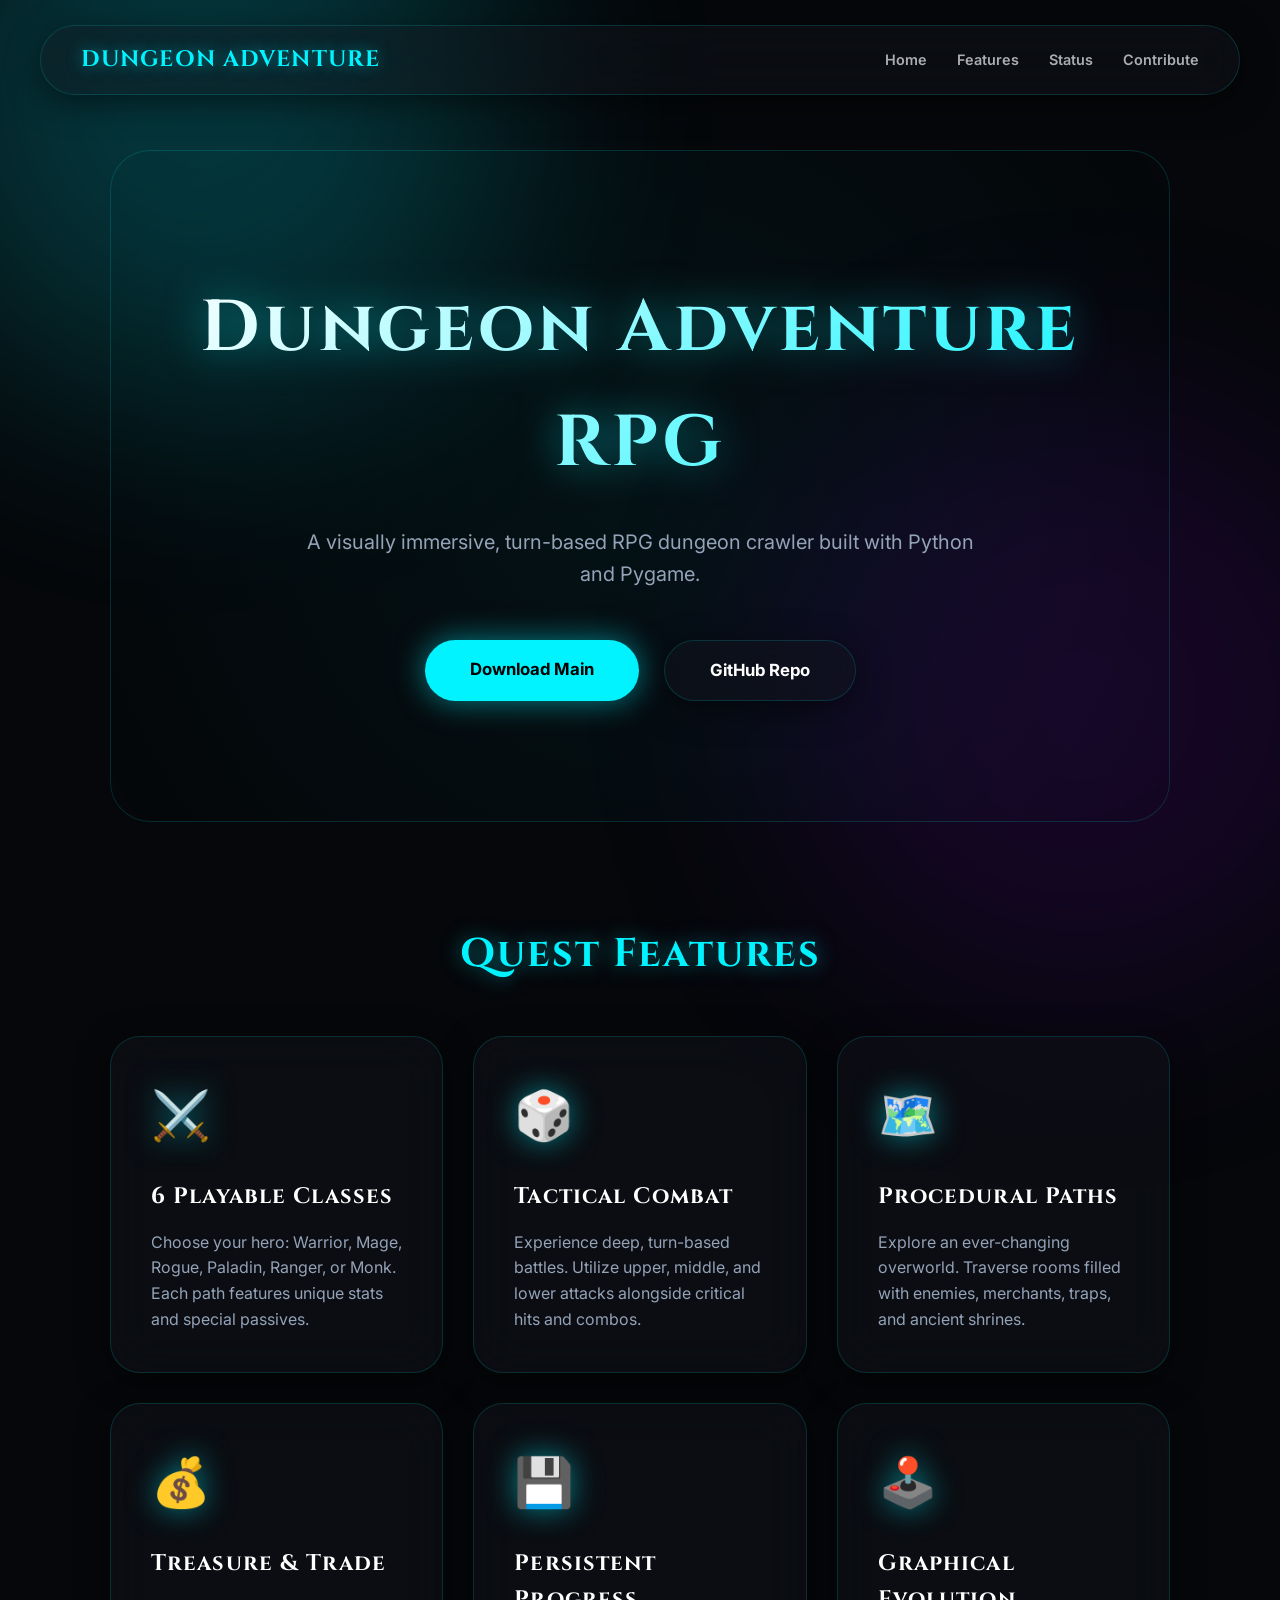
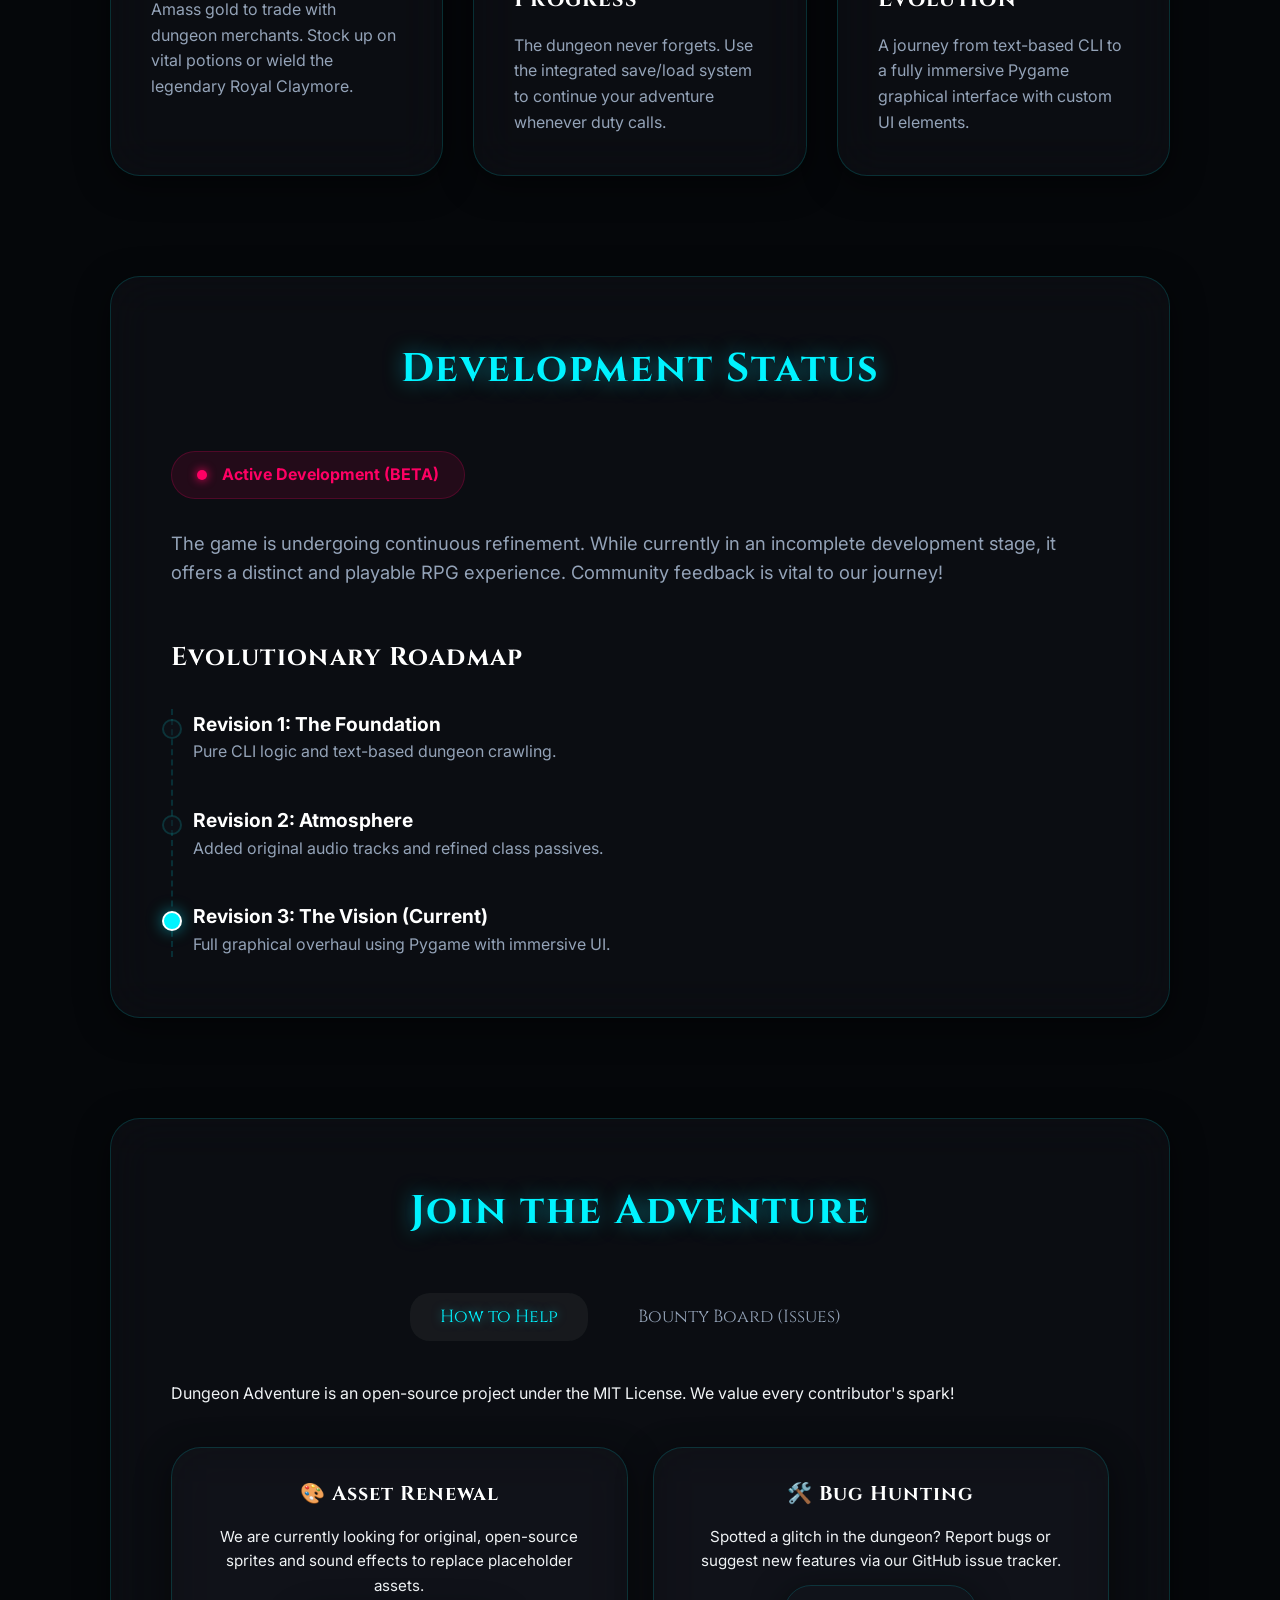
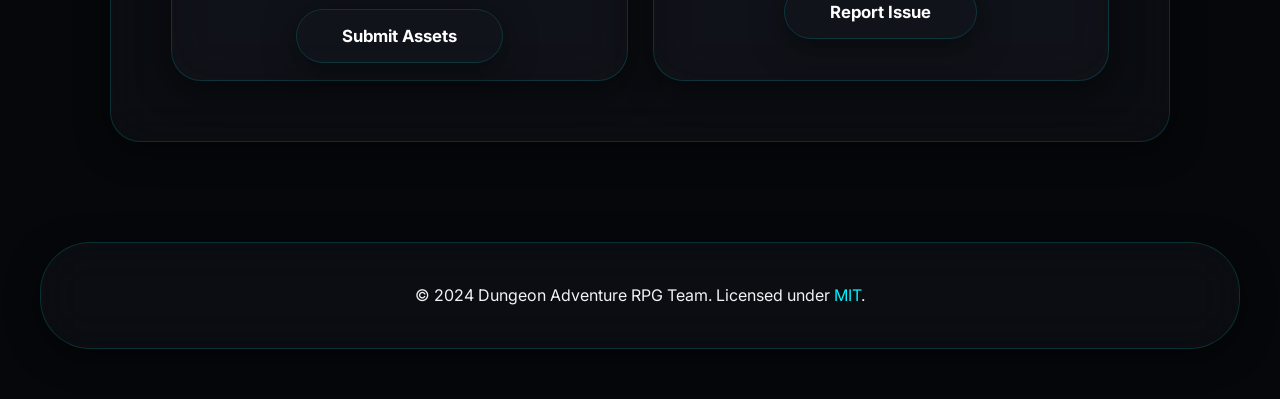
==== docs/index.html @ e17394f5 "Added site" ====
<!DOCTYPE html>
<html lang="en">
<head>
    <meta charset="UTF-8">
    <meta name="viewport" content="width=device-width, initial-scale=1.0">
    <title>Dungeon Adventure RPG</title>
    <link rel="stylesheet" href="css/styles.css">
    <link href="https://fonts.googleapis.com/css2?family=Cinzel:wght@400;700&family=Inter:wght@300;400;600&display=swap" rel="stylesheet">
</head>
<body>
    <!-- Ambient magical aura in the background -->
    <div class="ambient-glow cyan"></div>
    <div class="ambient-glow purple"></div>

    <nav class="glass-nav">
        <div class="logo">DUNGEON ADVENTURE</div>
        <ul class="nav-links">
            <li><a href="#hero">Home</a></li>
            <li><a href="#features">Features</a></li>
            <li><a href="#status">Status</a></li>
            <li><a href="#contribute">Contribute</a></li>
        </ul>
    </nav>

    <main>
        <section id="hero" class="glass-hero">
            <h1 class="glow-text">Dungeon Adventure RPG</h1>
            <p>A visually immersive, turn-based RPG dungeon crawler built with Python and Pygame.</p>
            <div class="hero-buttons">
                <a href="https://github.com/Funnykid7/dungeon-adventure-rpg/archive/refs/heads/main.zip" class="btn primary-btn glow-btn">Download Main</a>
                <a href="https://github.com/Funnykid7/dungeon-adventure-rpg" target="_blank" class="btn secondary-btn glass-btn">GitHub Repo</a>
            </div>
        </section>

        <section id="features">
            <h2 class="section-title">Quest Features</h2>
            <div class="feature-grid">
                <div class="feature-card glass-card">
                    <div class="icon">⚔️</div>
                    <h3>6 Playable Classes</h3>
                    <p>Choose your hero: Warrior, Mage, Rogue, Paladin, Ranger, or Monk. Each path features unique stats and special passives.</p>
                </div>
                <div class="feature-card glass-card">
                    <div class="icon">🎲</div>
                    <h3>Tactical Combat</h3>
                    <p>Experience deep, turn-based battles. Utilize upper, middle, and lower attacks alongside critical hits and combos.</p>
                </div>
                <div class="feature-card glass-card">
                    <div class="icon">🗺️</div>
                    <h3>Procedural Paths</h3>
                    <p>Explore an ever-changing overworld. Traverse rooms filled with enemies, merchants, traps, and ancient shrines.</p>
                </div>
                <div class="feature-card glass-card">
                    <div class="icon">💰</div>
                    <h3>Treasure & Trade</h3>
                    <p>Amass gold to trade with dungeon merchants. Stock up on vital potions or wield the legendary Royal Claymore.</p>
                </div>
                <div class="feature-card glass-card">
                    <div class="icon">💾</div>
                    <h3>Persistent Progress</h3>
                    <p>The dungeon never forgets. Use the integrated save/load system to continue your adventure whenever duty calls.</p>
                </div>
                <div class="feature-card glass-card">
                    <div class="icon">🕹️</div>
                    <h3>Graphical Evolution</h3>
                    <p>A journey from text-based CLI to a fully immersive Pygame graphical interface with custom UI elements.</p>
                </div>
            </div>
        </section>

        <section id="status" class="glass-panel">
            <h2 class="section-title">Development Status</h2>
            <div class="status-content">
                <div class="status-badge">
                    <div class="pulse-indicator"></div>
                    <span>Active Development (BETA)</span>
                </div>
                <p>The game is undergoing continuous refinement. While currently in an incomplete development stage, it offers a distinct and playable RPG experience. Community feedback is vital to our journey!</p>
                
                <h3 class="status-subtitle">Evolutionary Roadmap</h3>
                <div class="timeline">
                    <div class="timeline-item">
                        <div class="dot"></div>
                        <div class="info">
                            <strong>Revision 1: The Foundation</strong>
                            <span>Pure CLI logic and text-based dungeon crawling.</span>
                        </div>
                    </div>
                    <div class="timeline-item">
                        <div class="dot"></div>
                        <div class="info">
                            <strong>Revision 2: Atmosphere</strong>
                            <span>Added original audio tracks and refined class passives.</span>
                        </div>
                    </div>
                    <div class="timeline-item">
                        <div class="dot active"></div>
                        <div class="info">
                            <strong>Revision 3: The Vision (Current)</strong>
                            <span>Full graphical overhaul using Pygame with immersive UI.</span>
                        </div>
                    </div>
                </div>
            </div>
        </section>

        <section id="contribute" class="glass-panel">
            <h2 class="section-title">Join the Adventure</h2>
            <div class="tabs">
                <button class="tab-btn active" data-target="how-to">How to Help</button>
                <button class="tab-btn" data-target="issues-list">Bounty Board (Issues)</button>
            </div>
            
            <div class="tab-content active" id="how-to">
                <p>Dungeon Adventure is an open-source project under the MIT License. We value every contributor's spark!</p>
                <div class="contribution-cards">
                    <div class="contrib-card glass-card">
                        <h4>🎨 Asset Renewal</h4>
                        <p>We are currently looking for original, open-source sprites and sound effects to replace placeholder assets.</p>
                        <a href="https://github.com/Funnykid7/dungeon-adventure-rpg/pulls" target="_blank" class="btn glass-btn">Submit Assets</a>
                    </div>
                    <div class="contrib-card glass-card">
                        <h4>🛠️ Bug Hunting</h4>
                        <p>Spotted a glitch in the dungeon? Report bugs or suggest new features via our GitHub issue tracker.</p>
                        <a href="https://github.com/Funnykid7/dungeon-adventure-rpg/issues/new" target="_blank" class="btn glass-btn">Report Issue</a>
                    </div>
                </div>
            </div>

            <div class="tab-content" id="issues-list">
                <div id="github-issues-container" class="issues-scroll">
                    <div class="loader"></div>
                    <p>Consulting the GitHub scrolls...</p>
                </div>
            </div>
        </section>
    </main>

    <footer class="glass-footer">
        <p>&copy; 2024 Dungeon Adventure RPG Team. Licensed under <a href="https://github.com/Funnykid7/dungeon-adventure-rpg/blob/main/LICENSE" target="_blank">MIT</a>.</p>
    </footer>

    <script src="js/app.js"></script>
</body>
</html>
---- docs/css/styles.css ----
:root {
    --bg-color: #05070a;
    --glass-bg: rgba(20, 24, 32, 0.4);
    --glass-border: rgba(0, 243, 255, 0.15);
    --glass-highlight: rgba(255, 255, 255, 0.05);
    --text-primary: #f0f3f5;
    --text-secondary: #94a3b8;
    --accent-cyan: #00f3ff;
    --accent-purple: #9d00ff;
    --glow-cyan: rgba(0, 243, 255, 0.5);
    --glow-purple: rgba(157, 0, 255, 0.3);
}

* {
    margin: 0;
    padding: 0;
    box-sizing: border-box;
}

html {
    scroll-behavior: smooth;
}

body {
    background-color: var(--bg-color);
    color: var(--text-primary);
    font-family: 'Inter', sans-serif;
    line-height: 1.6;
    overflow-x: hidden;
}

h1, h2, h3, h4, .logo {
    font-family: 'Cinzel', serif;
    letter-spacing: 0.05em;
}

/* Background Animations */
.ambient-glow {
    position: fixed;
    width: 600px;
    height: 600px;
    border-radius: 50%;
    filter: blur(120px);
    z-index: -1;
    pointer-events: none;
    opacity: 0.4;
    animation: moveGlow 20s infinite alternate cubic-bezier(0.4, 0, 0.2, 1);
}

.ambient-glow.cyan {
    background: var(--glow-cyan);
    top: -200px;
    left: -100px;
}

.ambient-glow.purple {
    background: var(--glow-purple);
    bottom: -100px;
    right: -100px;
    animation-delay: -5s;
}

@keyframes moveGlow {
    0% { transform: translate(0, 0) scale(1); }
    100% { transform: translate(100px, 50px) scale(1.1); }
}

/* Glassmorphism Classes */
.glass-nav, .glass-panel, .glass-card, .glass-btn, .glass-footer {
    background: var(--glass-bg);
    backdrop-filter: blur(24px);
    -webkit-backdrop-filter: blur(24px);
    border: 1px solid var(--glass-border);
    border-radius: 30px;
    box-shadow: 0 8px 32px rgba(0, 0, 0, 0.5);
    transition: all 0.5s cubic-bezier(0.16, 1, 0.3, 1);
}

/* Navigation */
.glass-nav {
    position: fixed;
    top: 25px;
    left: 50%;
    transform: translateX(-50%);
    width: 95%;
    max-width: 1200px;
    display: flex;
    justify-content: space-between;
    align-items: center;
    padding: 16px 40px;
    z-index: 1000;
    border-radius: 50px;
}

.logo {
    font-size: 1.4rem;
    font-weight: 700;
    color: var(--accent-cyan);
    text-shadow: 0 0 15px var(--glow-cyan);
}

.nav-links {
    list-style: none;
    display: flex;
    gap: 30px;
}

.nav-links a {
    color: var(--text-primary);
    text-decoration: none;
    font-size: 0.9rem;
    font-weight: 600;
    transition: 0.3s;
    opacity: 0.7;
}

.nav-links a:hover {
    opacity: 1;
    color: var(--accent-cyan);
    text-shadow: 0 0 10px var(--glow-cyan);
}

/* Main Layout */
main {
    max-width: 1100px;
    margin: 150px auto 100px;
    padding: 0 20px;
}

.section-title {
    font-size: 2.5rem;
    margin-bottom: 50px;
    text-align: center;
    color: var(--accent-cyan);
    text-shadow: 0 0 20px var(--glow-cyan);
}

/* Hero Section */
.glass-hero {
    text-align: center;
    padding: 120px 40px;
    background: radial-gradient(circle at center, rgba(0, 243, 255, 0.05), transparent);
    margin-bottom: 100px;
    border: 1px solid var(--glass-border);
    border-radius: 40px;
}

.glow-text {
    font-size: 4.5rem;
    margin-bottom: 25px;
    background: linear-gradient(135deg, #fff 0%, var(--accent-cyan) 100%);
    -webkit-background-clip: text;
    -webkit-text-fill-color: transparent;
    filter: drop-shadow(0 0 20px var(--glow-cyan));
}

.glass-hero p {
    font-size: 1.25rem;
    color: var(--text-secondary);
    max-width: 700px;
    margin: 0 auto 50px;
}

.hero-buttons {
    display: flex;
    gap: 25px;
    justify-content: center;
}

/* Buttons */
.btn {
    padding: 16px 45px;
    border-radius: 35px;
    text-decoration: none;
    font-weight: 700;
    font-size: 1.05rem;
    cursor: pointer;
    transition: all 0.4s cubic-bezier(0.16, 1, 0.3, 1);
    border: none;
}

.primary-btn {
    background: var(--accent-cyan);
    color: #000;
    box-shadow: 0 0 30px var(--glow-cyan);
}

.primary-btn:hover {
    transform: translateY(-5px) scale(1.02);
    box-shadow: 0 0 45px var(--glow-cyan);
}

.glass-btn {
    color: #fff;
    border: 1px solid var(--glass-border);
}

.glass-btn:hover {
    background: var(--glass-highlight);
    border-color: var(--accent-cyan);
    box-shadow: 0 0 20px rgba(0, 243, 255, 0.2);
    transform: translateY(-5px);
}

/* Feature Grid */
.feature-grid {
    display: grid;
    grid-template-columns: repeat(auto-fit, minmax(320px, 1fr));
    gap: 30px;
    margin-bottom: 100px;
}

.feature-card {
    padding: 40px;
    position: relative;
    overflow: hidden;
}

.feature-card::after {
    content: '';
    position: absolute;
    top: 0; left: 0; right: 0; bottom: 0;
    background: radial-gradient(circle at top left, rgba(0, 243, 255, 0.1), transparent);
    opacity: 0;
    transition: 0.5s;
}

.feature-card:hover {
    transform: translateY(-12px);
    border-color: var(--accent-cyan);
}

.feature-card:hover::after {
    opacity: 1;
}

.feature-card .icon {
    font-size: 3rem;
    margin-bottom: 25px;
    filter: drop-shadow(0 0 15px var(--glow-cyan));
}

.feature-card h3 {
    font-size: 1.4rem;
    margin-bottom: 15px;
    color: #fff;
}

.feature-card p {
    color: var(--text-secondary);
    font-size: 1rem;
}

/* Status Section */
.glass-panel {
    padding: 60px;
    margin-bottom: 100px;
}

.status-badge {
    display: inline-flex;
    align-items: center;
    gap: 15px;
    padding: 10px 25px;
    background: rgba(255, 0, 100, 0.1);
    border: 1px solid rgba(255, 0, 100, 0.2);
    border-radius: 40px;
    color: #ff0064;
    font-weight: 700;
    margin-bottom: 30px;
}

.pulse-indicator {
    width: 10px;
    height: 10px;
    background: #ff0064;
    border-radius: 50%;
    box-shadow: 0 0 10px #ff0064;
    animation: badgePulse 2s infinite;
}

@keyframes badgePulse {
    0% { transform: scale(0.9); opacity: 1; }
    50% { transform: scale(1.2); opacity: 0.5; }
    100% { transform: scale(0.9); opacity: 1; }
}

.status-content p {
    font-size: 1.15rem;
    color: var(--text-secondary);
    margin-bottom: 50px;
}

.status-subtitle {
    font-size: 1.6rem;
    margin-bottom: 30px;
    color: #fff;
}

.timeline {
    display: flex;
    flex-direction: column;
    gap: 40px;
    padding-left: 20px;
    border-left: 2px dashed var(--glass-border);
}

.timeline-item {
    display: flex;
    gap: 30px;
    position: relative;
}

.timeline-item .dot {
    position: absolute;
    left: -31px;
    top: 10px;
    width: 20px;
    height: 20px;
    background: var(--glass-bg);
    border: 2px solid var(--glass-border);
    border-radius: 50%;
}

.timeline-item .dot.active {
    background: var(--accent-cyan);
    border-color: #fff;
    box-shadow: 0 0 15px var(--glow-cyan);
}

.timeline-item .info strong {
    display: block;
    font-size: 1.2rem;
    color: #fff;
}

.timeline-item .info span {
    color: var(--text-secondary);
}

/* Contribute Section */
.tabs {
    display: flex;
    justify-content: center;
    gap: 20px;
    margin-bottom: 40px;
}

.tab-btn {
    background: transparent;
    border: none;
    padding: 12px 30px;
    color: var(--text-secondary);
    font-family: 'Cinzel', serif;
    font-size: 1.1rem;
    cursor: pointer;
    border-radius: 20px;
    transition: 0.3s;
}

.tab-btn.active, .tab-btn:hover {
    color: var(--accent-cyan);
    background: var(--glass-highlight);
    text-shadow: 0 0 10px var(--glow-cyan);
}

.tab-content {
    display: none;
    animation: contentFade 0.6s ease;
}

.tab-content.active {
    display: block;
}

@keyframes contentFade {
    from { opacity: 0; transform: translateY(15px); }
    to { opacity: 1; transform: translateY(0); }
}

.contribution-cards {
    display: grid;
    grid-template-columns: repeat(auto-fit, minmax(280px, 1fr));
    gap: 25px;
    margin-top: 40px;
}

.contrib-card {
    padding: 30px;
    text-align: center;
}

.contrib-card h4 {
    margin-bottom: 15px;
    color: #fff;
    font-size: 1.25rem;
}

.contrib-card p {
    margin-bottom: 25px;
    font-size: 0.95rem;
}

/* Issues List */
.issues-scroll {
    background: rgba(0,0,0,0.3);
    border-radius: 20px;
    padding: 30px;
    max-height: 500px;
    overflow-y: auto;
}

.issue-entry {
    background: var(--glass-bg);
    border: 1px solid var(--glass-border);
    padding: 20px;
    border-radius: 20px;
    margin-bottom: 15px;
    transition: 0.3s;
}

.issue-entry:hover {
    border-color: var(--accent-cyan);
    background: var(--glass-highlight);
}

.issue-link {
    color: #fff;
    text-decoration: none;
    font-weight: 600;
    font-size: 1.1rem;
}

.issue-link:hover {
    color: var(--accent-cyan);
}

.issue-meta {
    font-size: 0.85rem;
    color: var(--text-secondary);
    margin-top: 8px;
}

/* Footer */
.glass-footer {
    text-align: center;
    padding: 40px;
    width: 95%;
    max-width: 1200px;
    margin: 0 auto 50px;
    border-radius: 50px;
}

.glass-footer a {
    color: var(--accent-cyan);
    text-decoration: none;
}

/* Loader */
.loader {
    width: 40px;
    height: 40px;
    border: 3px solid var(--glass-border);
    border-top-color: var(--accent-cyan);
    border-radius: 50%;
    margin: 20px auto;
    animation: spin 1s infinite linear;
}

@keyframes spin {
    to { transform: rotate(360deg); }
}

@media (max-width: 768px) {
    .glow-text { font-size: 2.8rem; }
    .nav-links { display: none; }
    .glass-panel { padding: 40px 20px; }
    .hero-buttons { flex-direction: column; }
    .btn { width: 100%; text-align: center; }
}
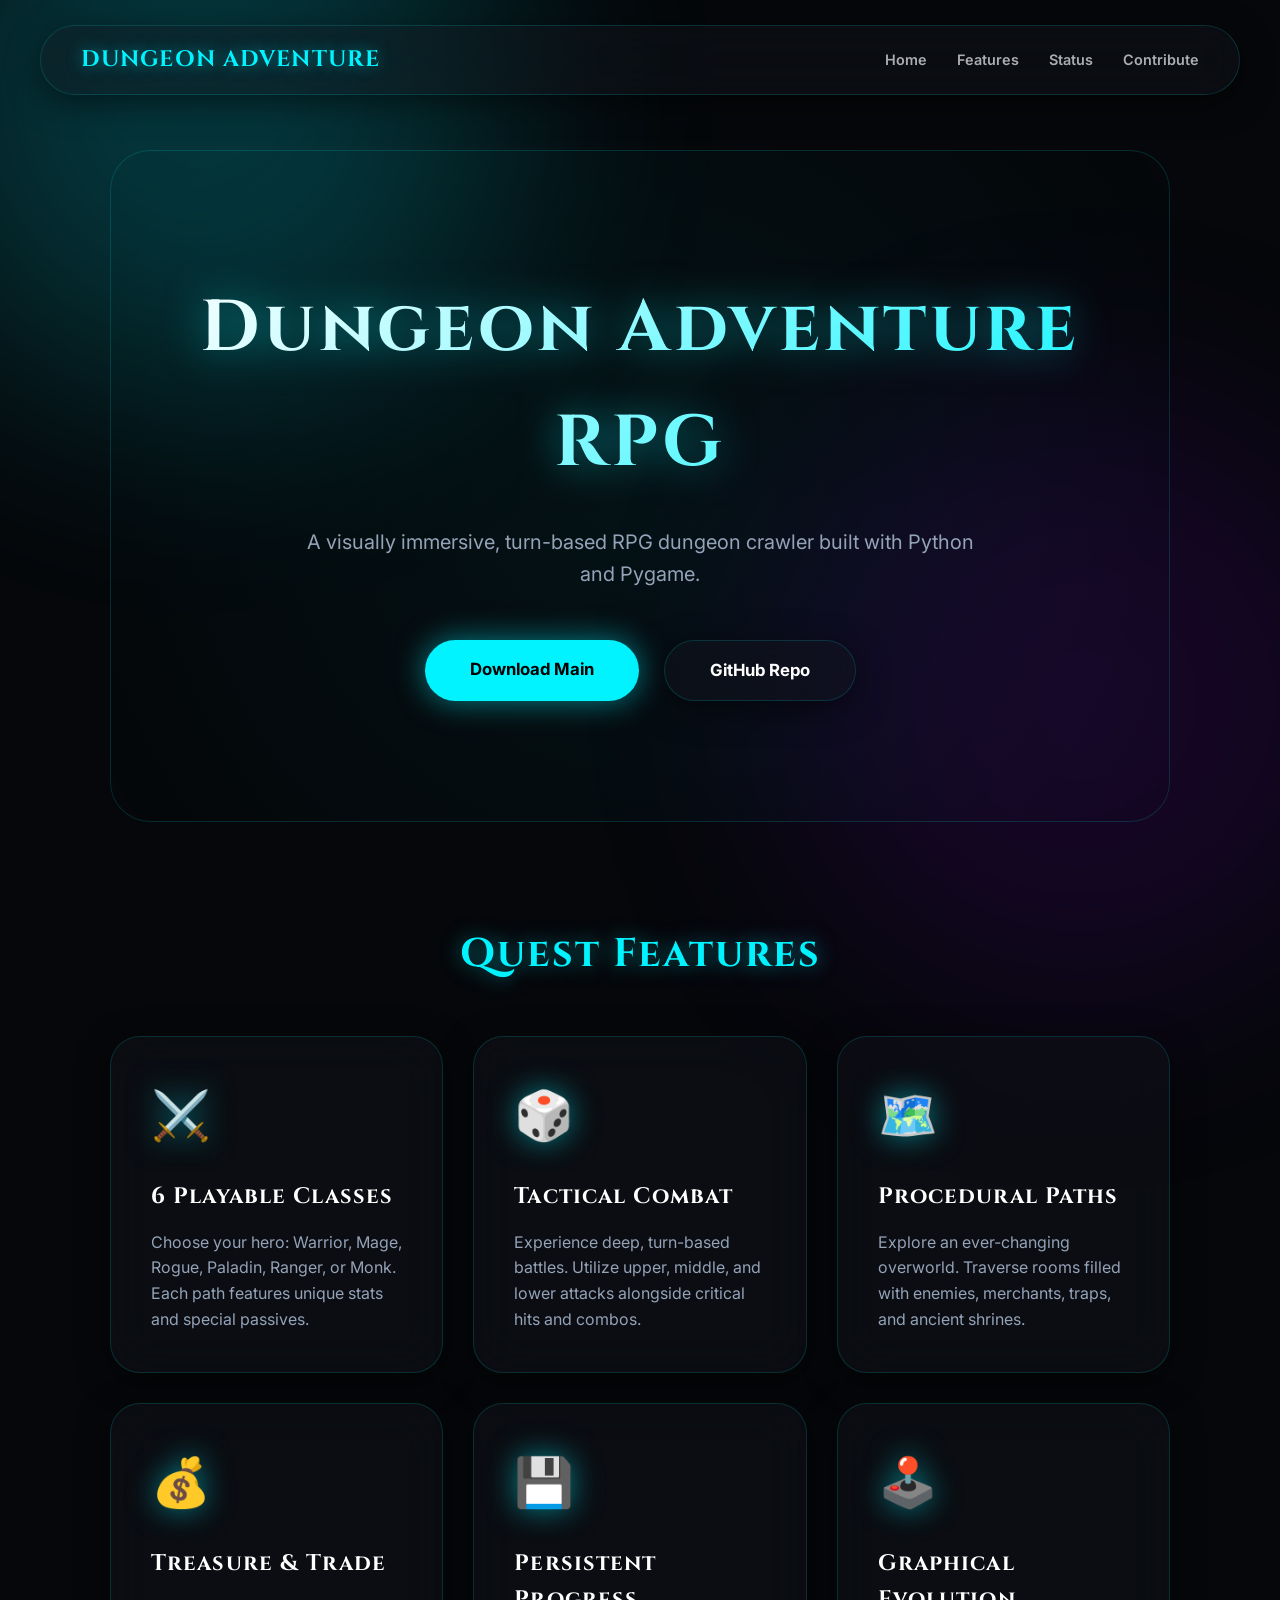
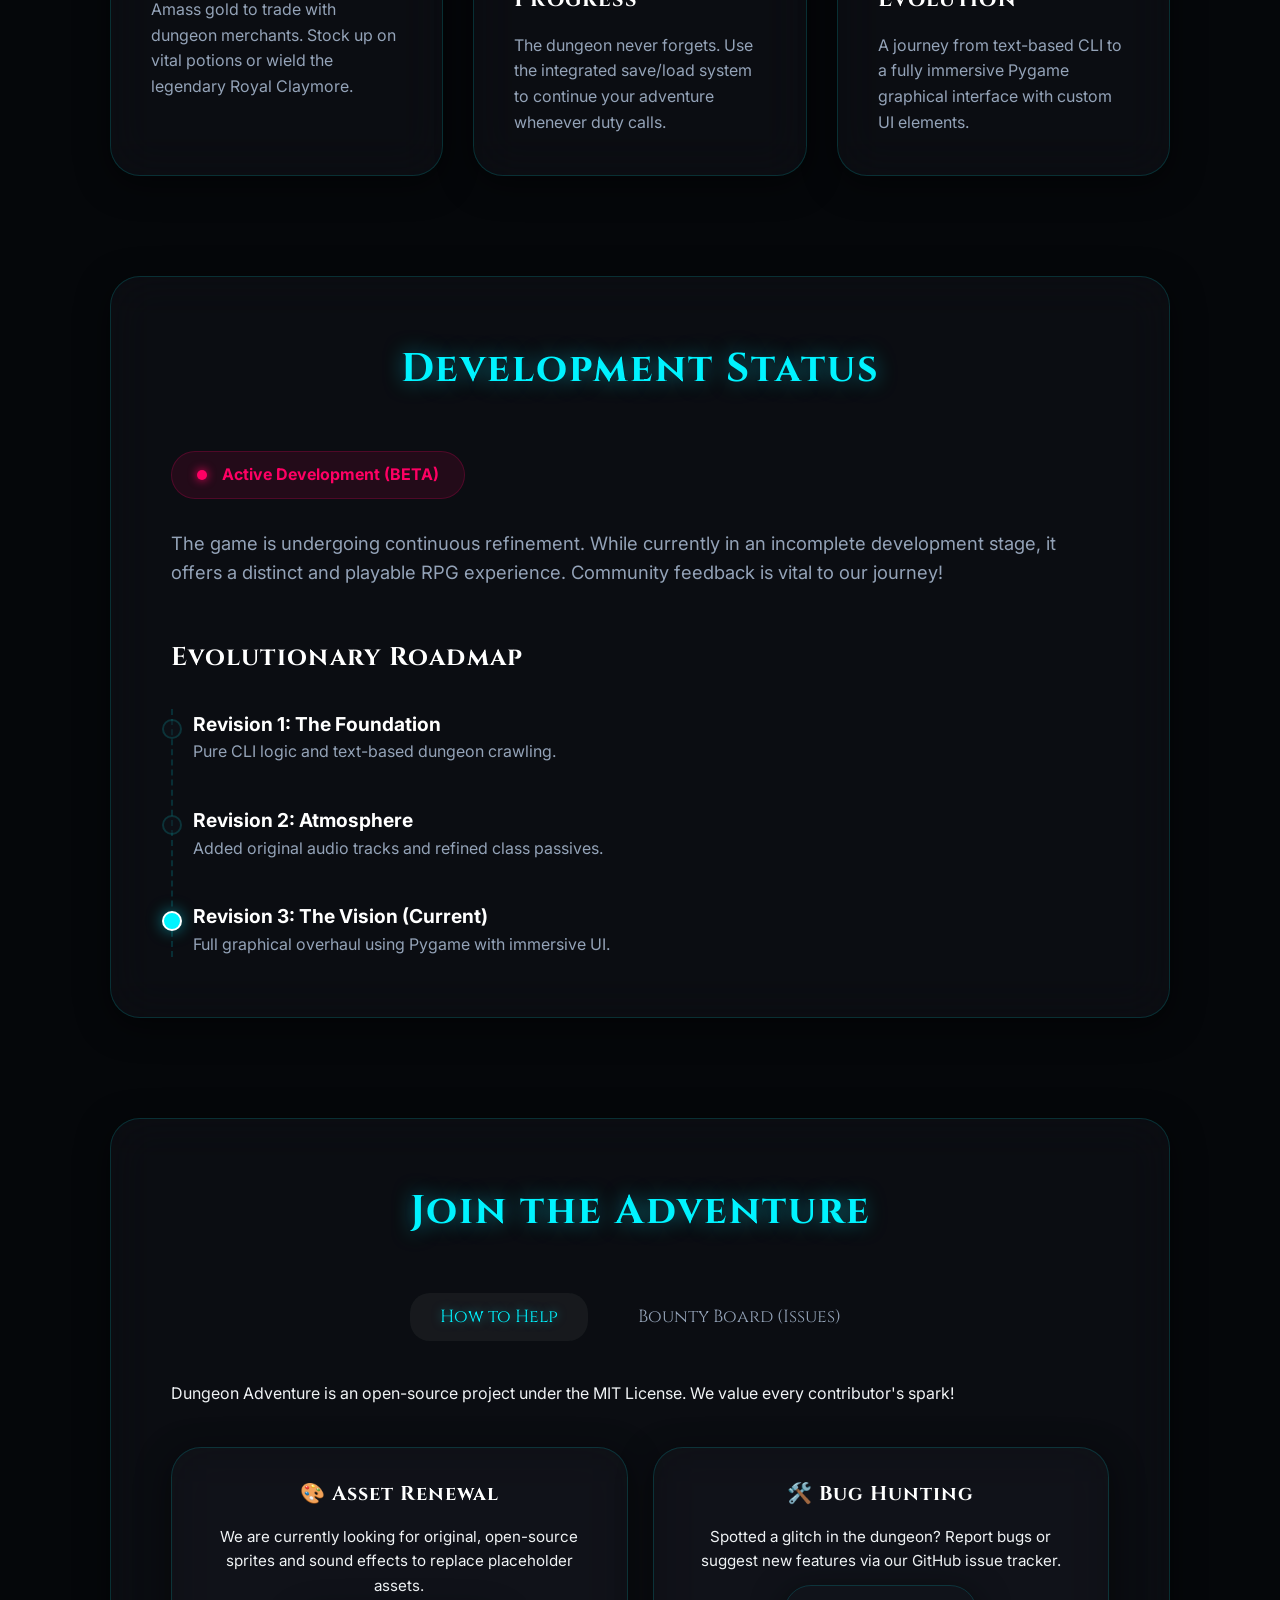
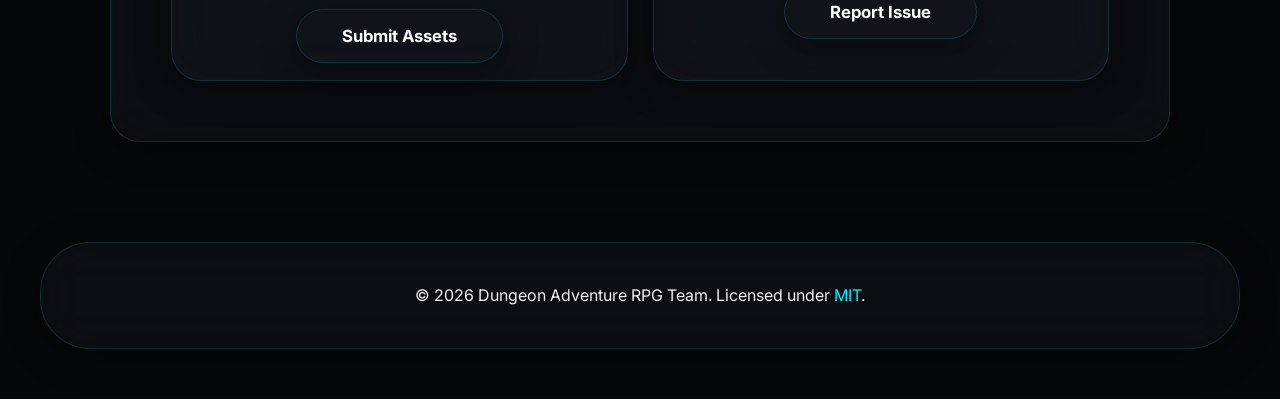
==== commit 5ad565df: "Update index.html" ====
--- a/docs/index.html
+++ b/docs/index.html
@@ -137,7 +137,7 @@
     </main>
 
     <footer class="glass-footer">
-        <p>&copy; 2024 Dungeon Adventure RPG Team. Licensed under <a href="https://github.com/Funnykid7/dungeon-adventure-rpg/blob/main/LICENSE" target="_blank">MIT</a>.</p>
+        <p>&copy; 2026 Dungeon Adventure RPG Team. Licensed under <a href="https://github.com/Funnykid7/dungeon-adventure-rpg/blob/main/LICENSE" target="_blank">MIT</a>.</p>
     </footer>
 
     <script src="js/app.js"></script>
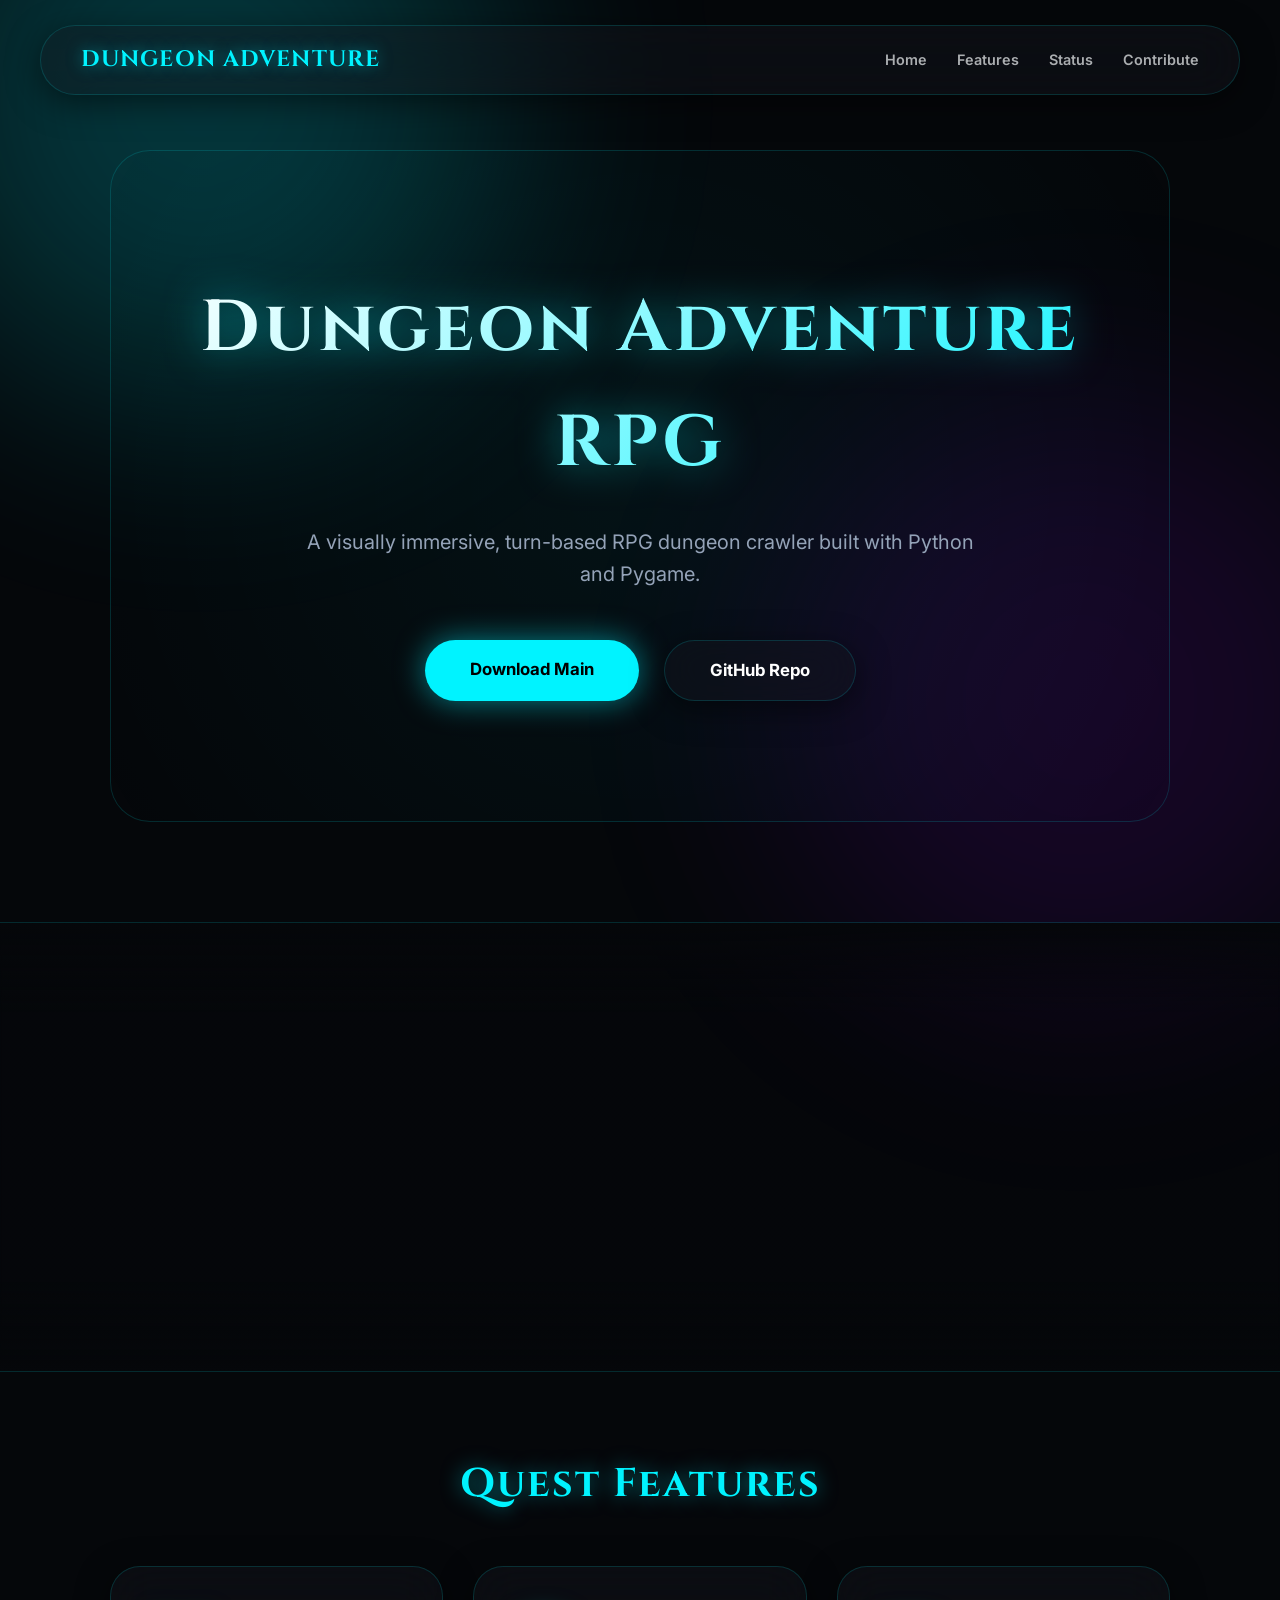
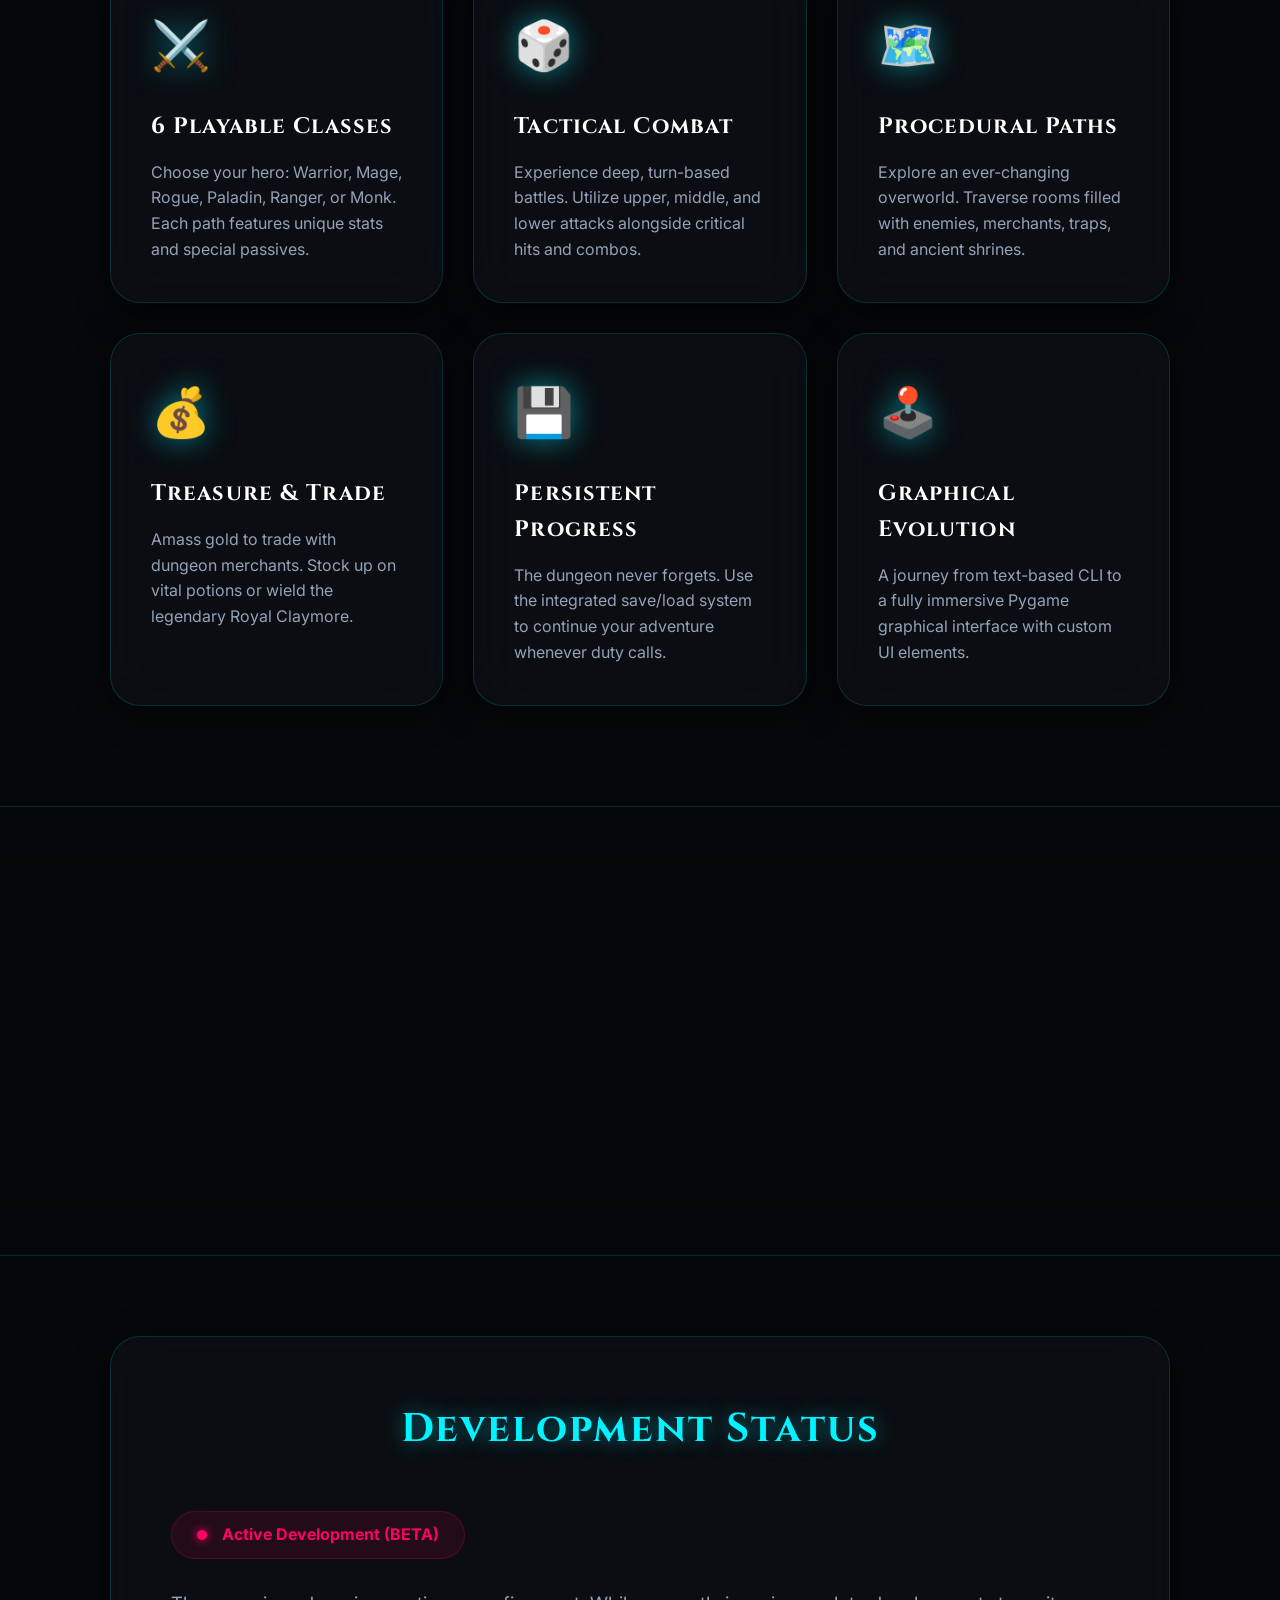
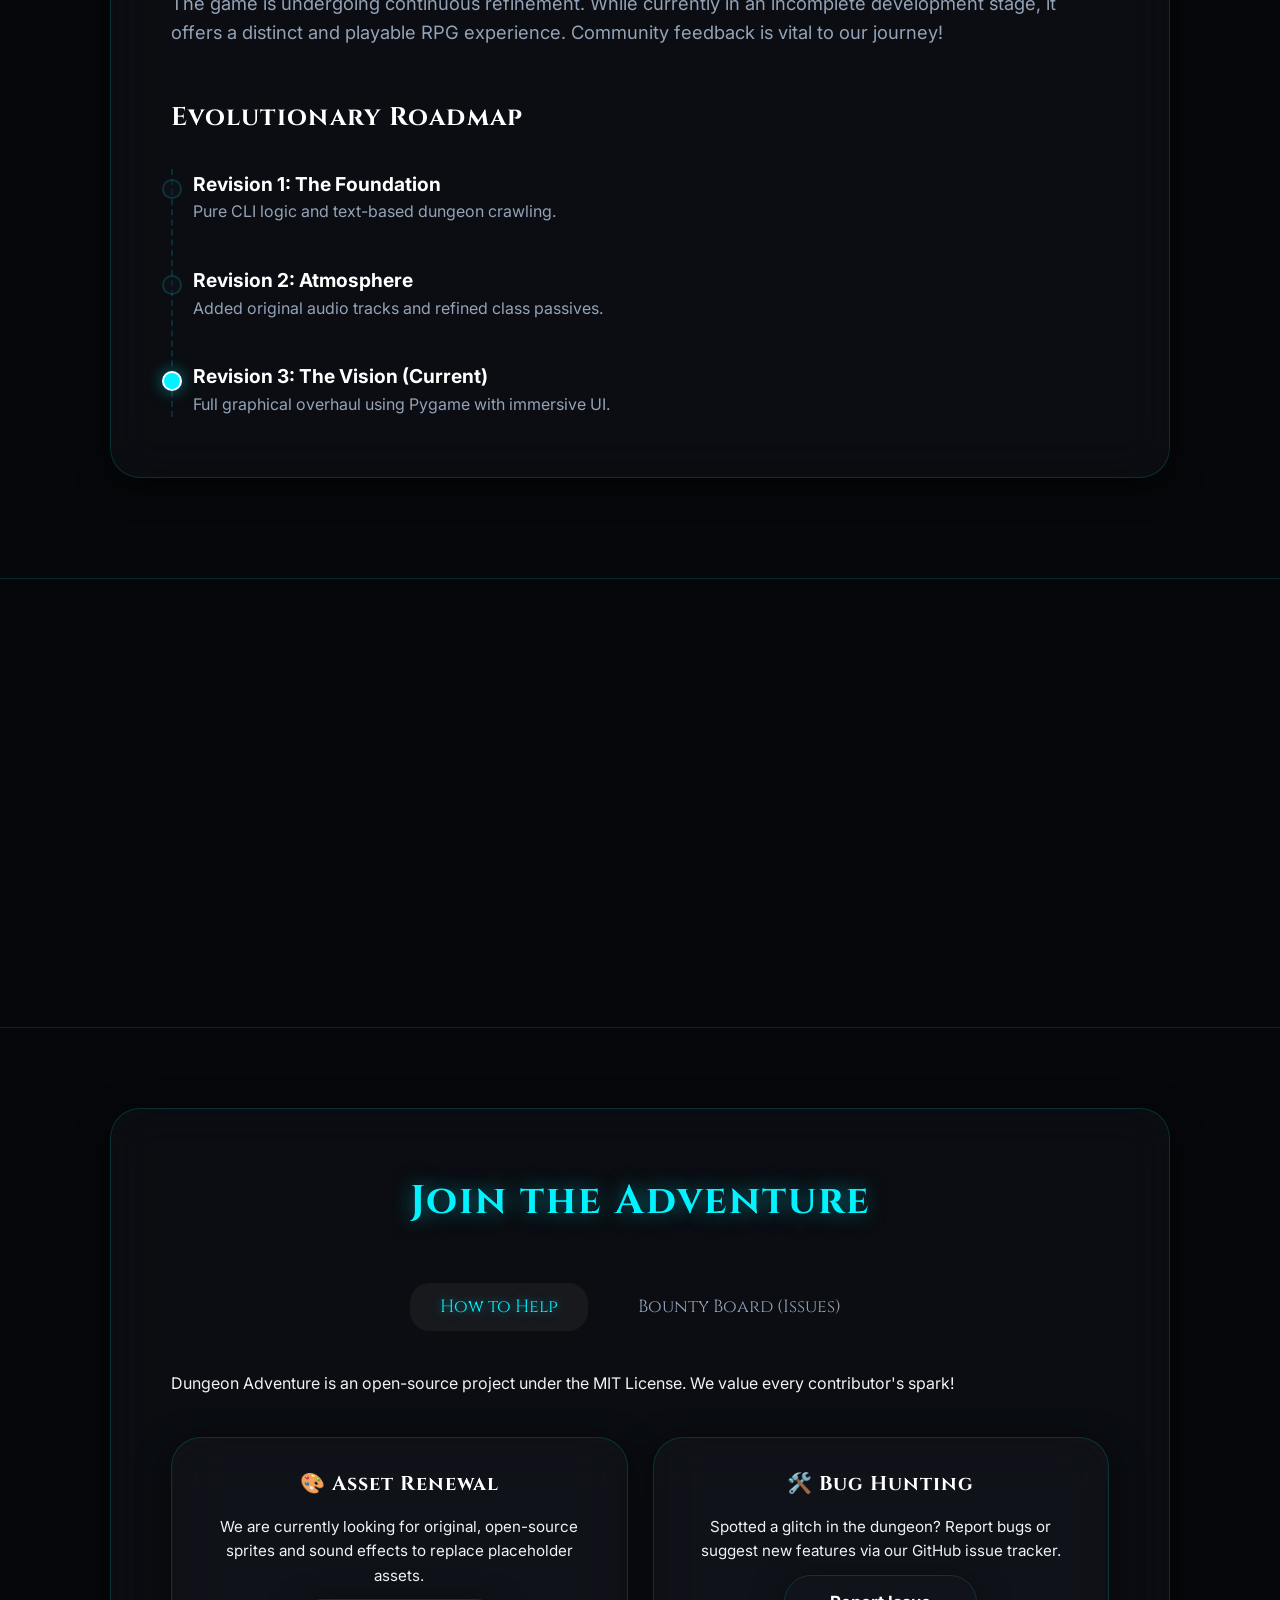
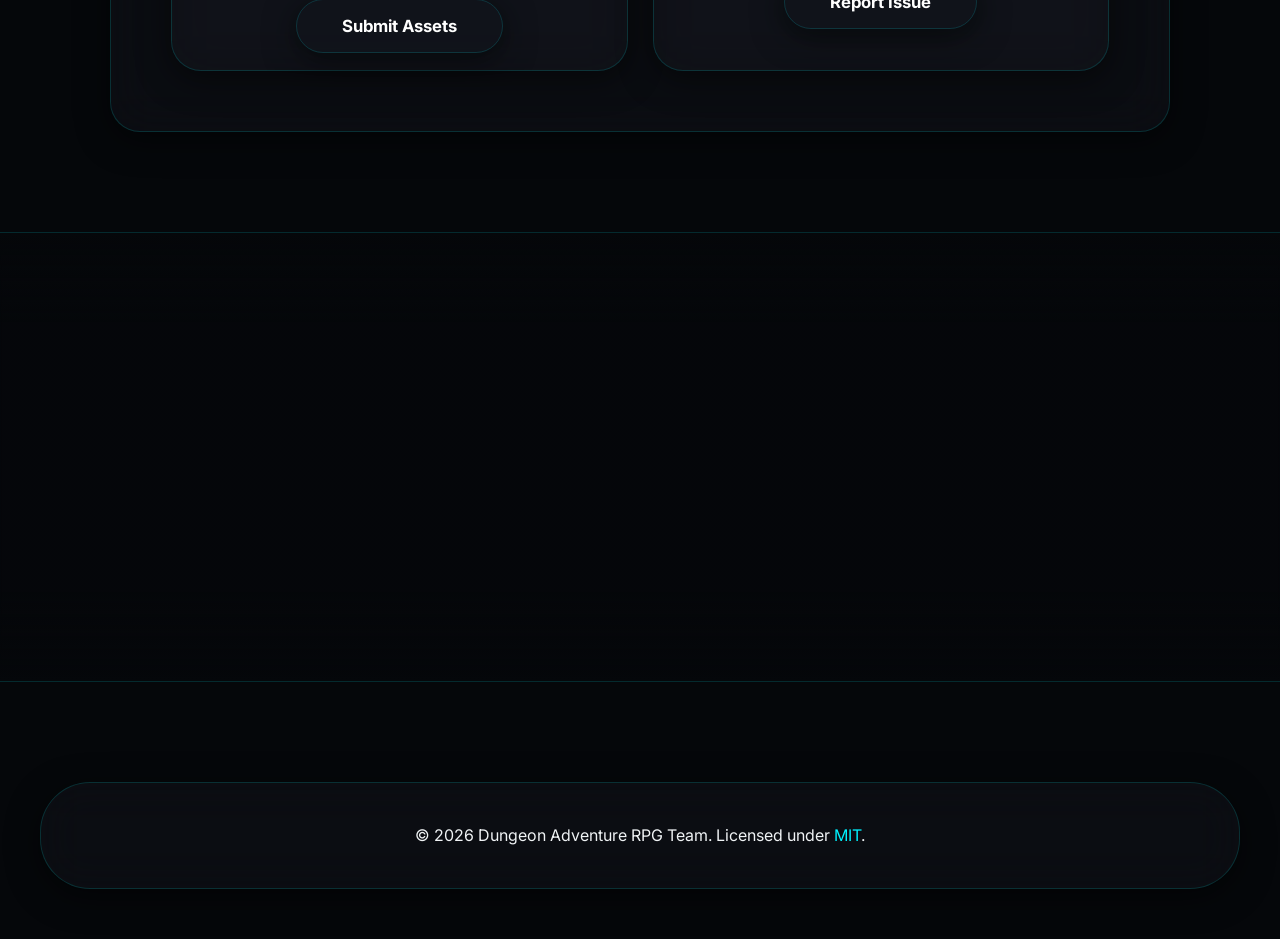
==== commit ef2ed5cd: "Added beta fixes to main branch and updated website" ====
--- a/docs/index.html
+++ b/docs/index.html
@@ -31,6 +31,11 @@
                 <a href="https://github.com/Funnykid7/dungeon-adventure-rpg" target="_blank" class="btn secondary-btn glass-btn">GitHub Repo</a>
             </div>
         </section>
+
+        <div class="parallax-section parallax-img-1">
+            <div class="parallax-overlay"></div>
+        </div>
+
 
         <section id="features">
             <h2 class="section-title">Quest Features</h2>
@@ -68,6 +73,11 @@
             </div>
         </section>
 
+        <div class="parallax-section parallax-img-2">
+            <div class="parallax-overlay"></div>
+        </div>
+
+
         <section id="status" class="glass-panel">
             <h2 class="section-title">Development Status</h2>
             <div class="status-content">
@@ -104,6 +114,11 @@
             </div>
         </section>
 
+        <div class="parallax-section parallax-img-3">
+            <div class="parallax-overlay"></div>
+        </div>
+
+
         <section id="contribute" class="glass-panel">
             <h2 class="section-title">Join the Adventure</h2>
             <div class="tabs">
@@ -134,7 +149,12 @@
                 </div>
             </div>
         </section>
+
+        <div class="parallax-section parallax-img-4">
+            <div class="parallax-overlay"></div>
+        </div>
     </main>
+
 
     <footer class="glass-footer">
         <p>&copy; 2026 Dungeon Adventure RPG Team. Licensed under <a href="https://github.com/Funnykid7/dungeon-adventure-rpg/blob/main/LICENSE" target="_blank">MIT</a>.</p>
--- a/docs/css/styles.css
+++ b/docs/css/styles.css
@@ -478,3 +478,54 @@
     .hero-buttons { flex-direction: column; }
     .btn { width: 100%; text-align: center; }
 }
+
+/* Parallax Sections */
+.parallax-section {
+    position: relative;
+    height: 450px;
+    background-attachment: fixed;
+    background-position: center;
+    background-repeat: no-repeat;
+    background-size: cover;
+    margin: 80px -50vw;
+    left: 50%;
+    right: 50%;
+    width: 100vw;
+    border-top: 1px solid var(--glass-border);
+    border-bottom: 1px solid var(--glass-border);
+    overflow: hidden;
+    z-index: 1;
+}
+
+.parallax-overlay {
+    position: absolute;
+    top: 0; left: 0; right: 0; bottom: 0;
+    background: linear-gradient(
+        to bottom,
+        var(--bg-color) 0%,
+        rgba(5, 7, 10, 0.2) 20%,
+        rgba(5, 7, 10, 0.2) 80%,
+        var(--bg-color) 100%
+    );
+    backdrop-filter: blur(1px);
+}
+
+.parallax-img-1 { background-image: url('../assets/showcase-1.png'); }
+.parallax-img-2 { background-image: url('../assets/showcase-2.png'); }
+.parallax-img-3 { background-image: url('../assets/showcase-3.png'); }
+.parallax-img-4 { background-image: url('../assets/showcase-4.png'); }
+
+@media (max-width: 1024px) {
+    .parallax-section {
+        height: 350px;
+    }
+}
+
+@media (max-width: 768px) {
+    .parallax-section {
+        height: 280px;
+        background-attachment: scroll;
+        margin: 50px -50vw;
+    }
+}
+
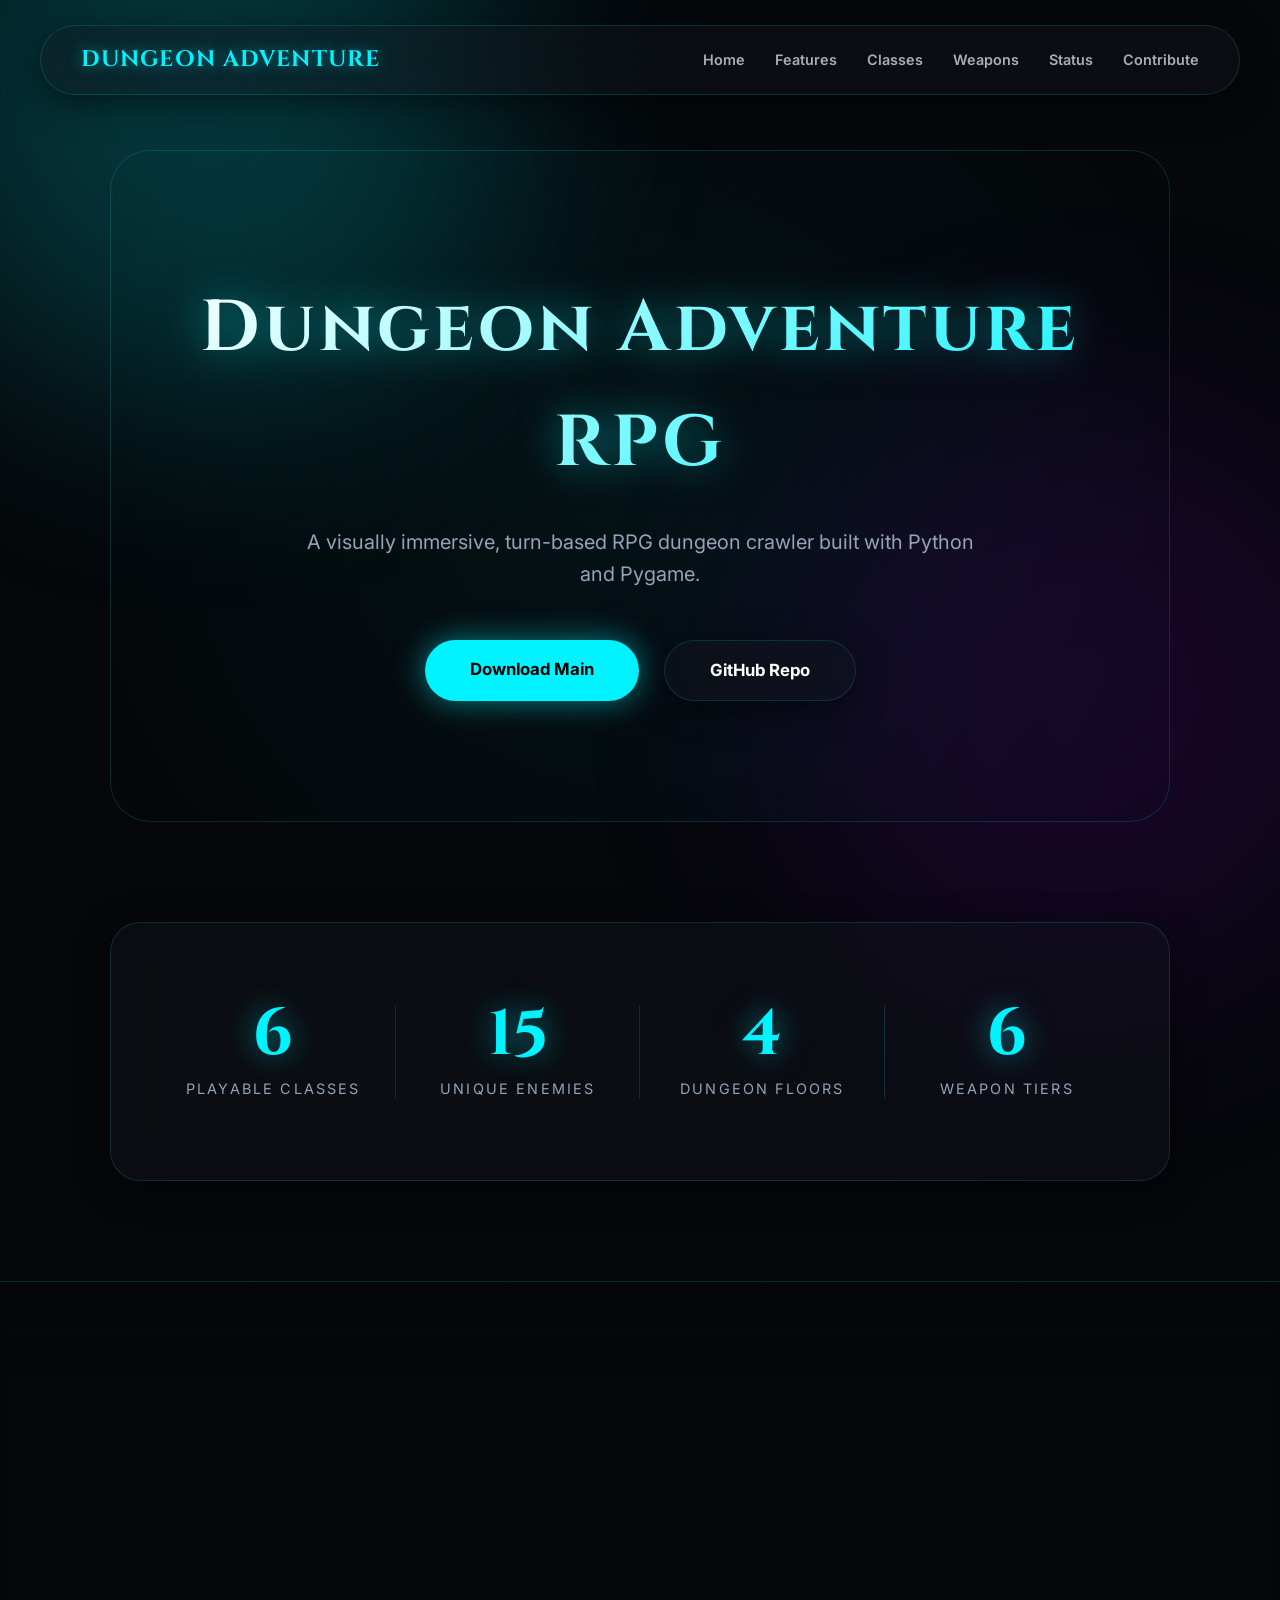
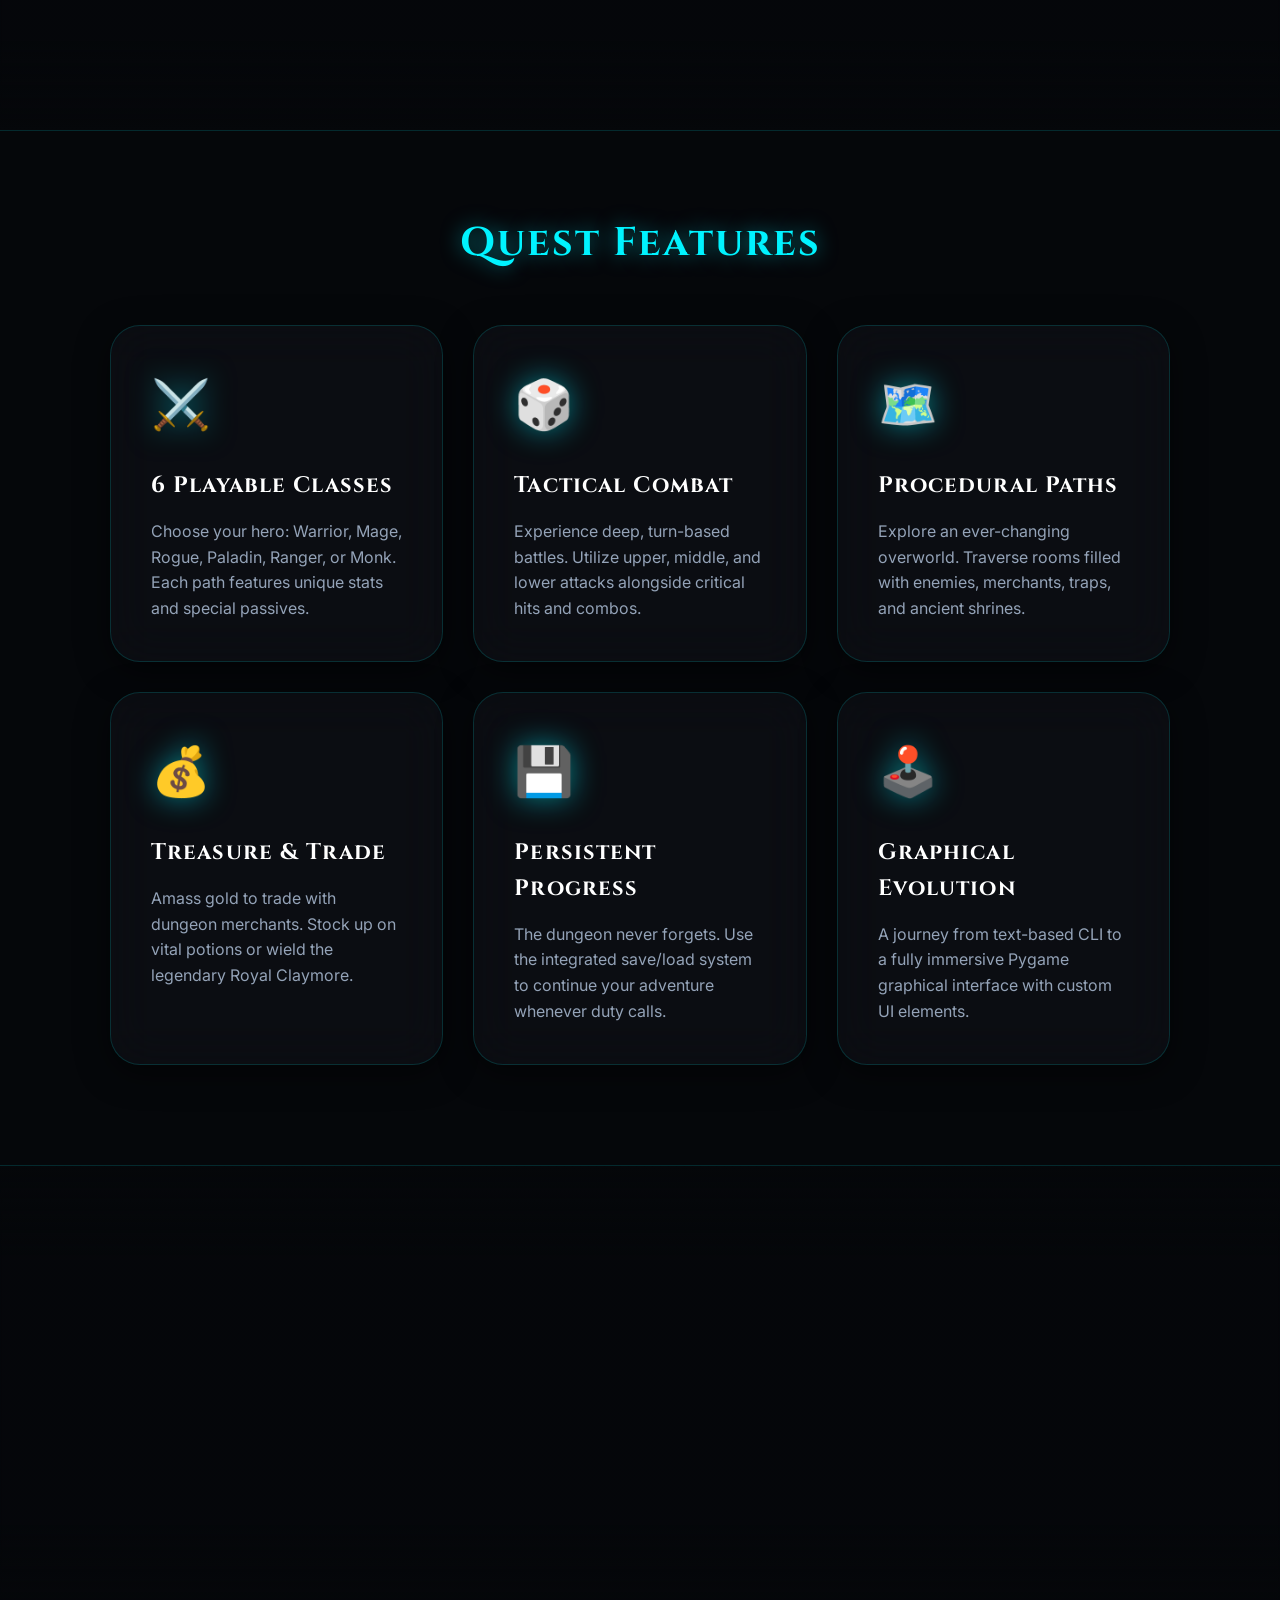
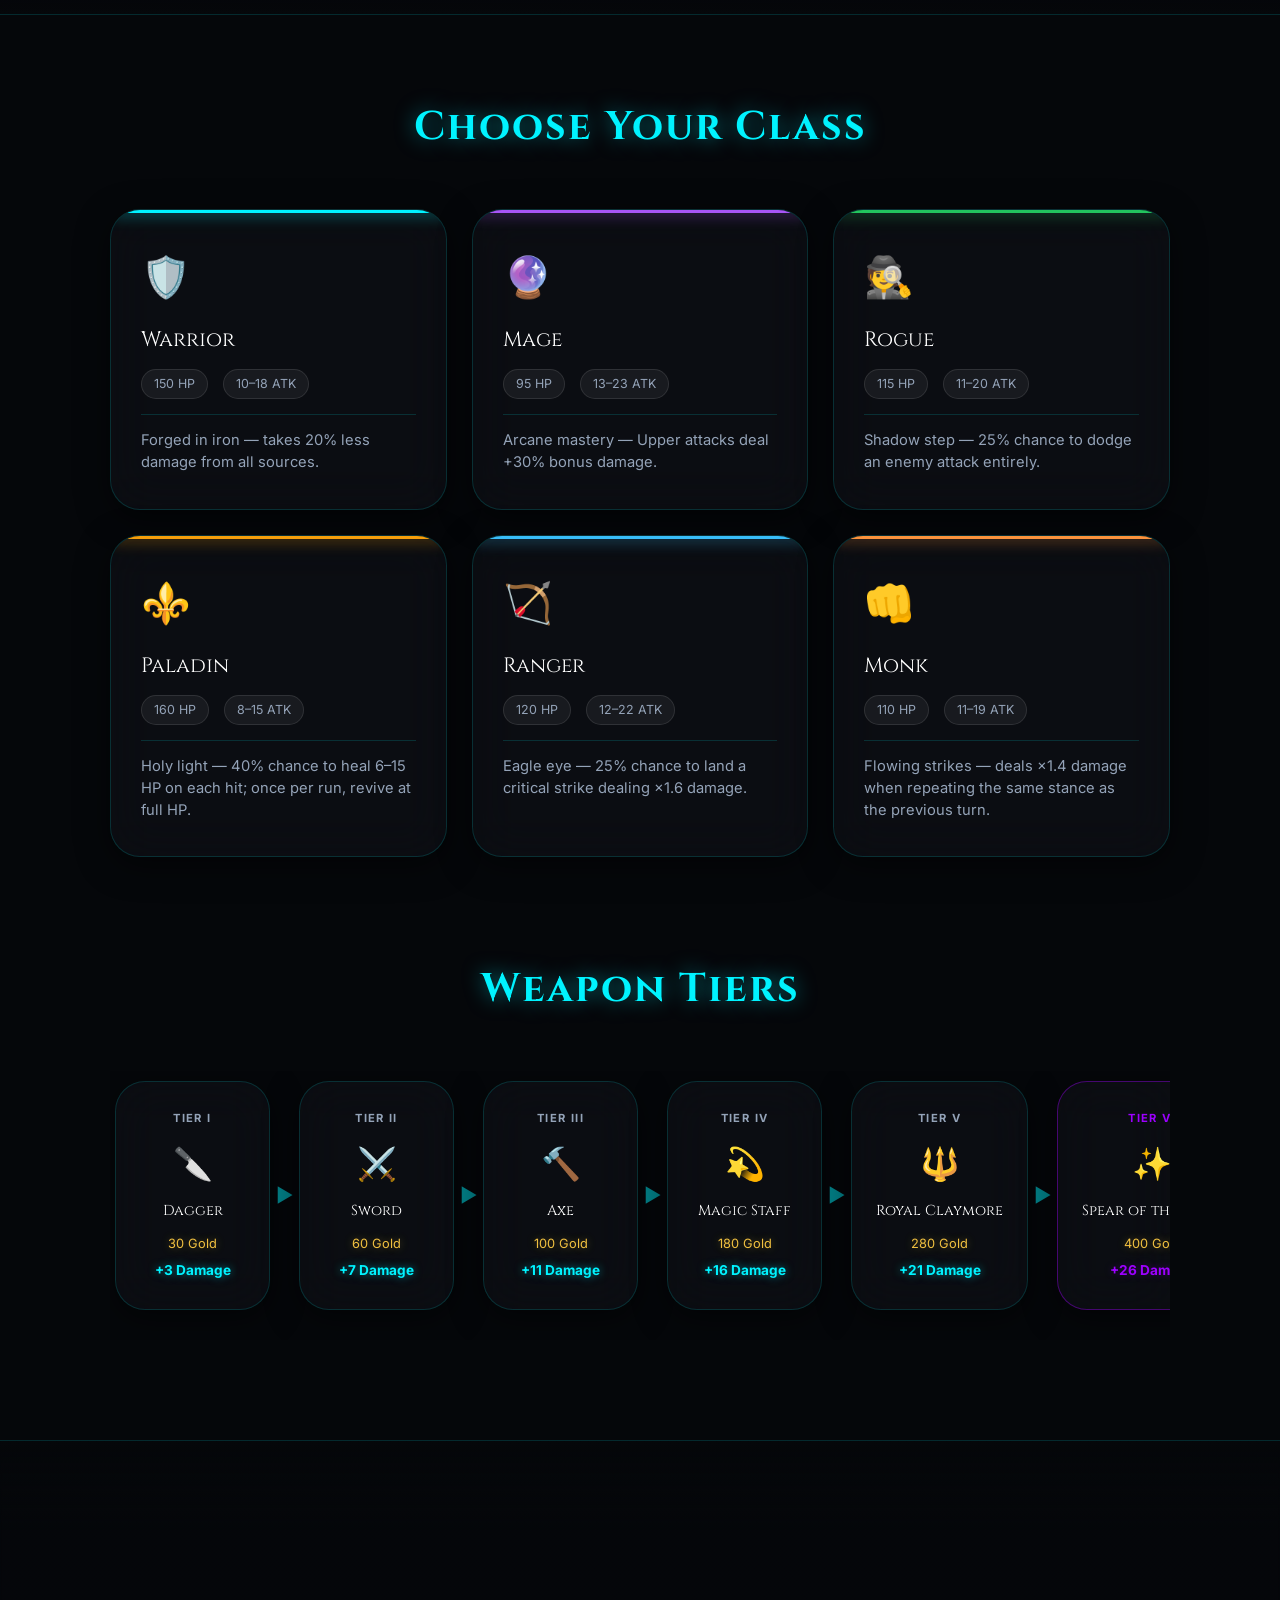
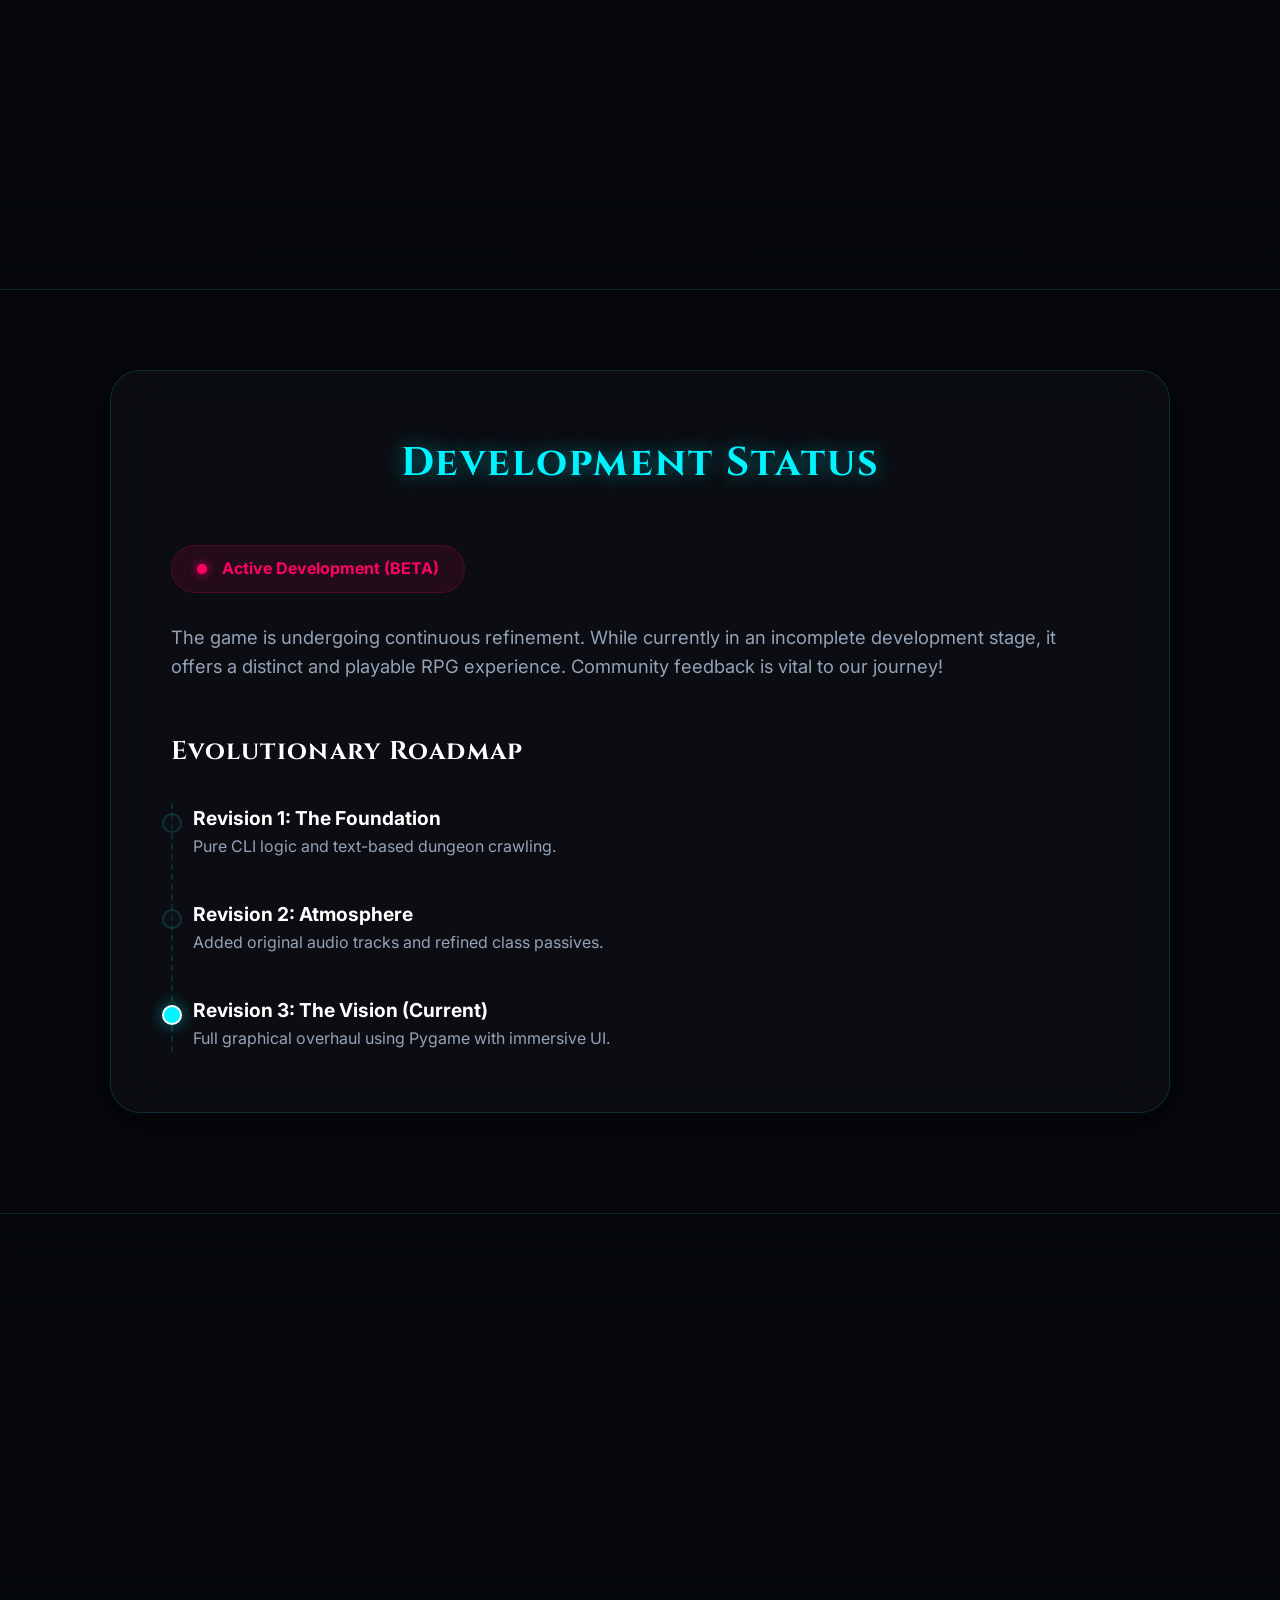
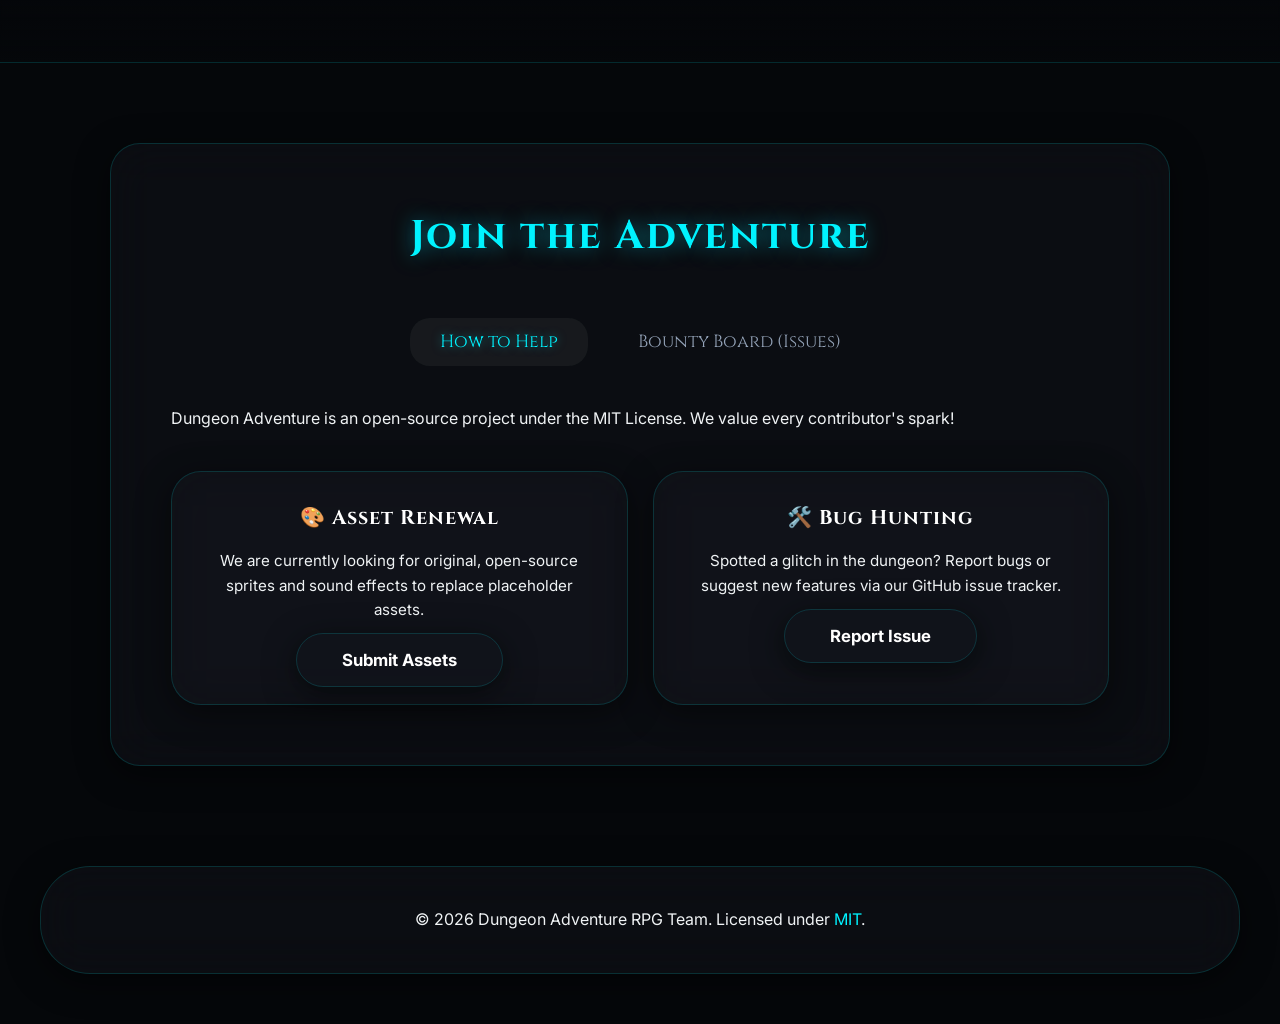
==== commit 4ea2a81f: "Initial commit: Dungeon Adventure RPG on beta branch Co-Authored-By: Claude Sonnet 4.6 <noreply@anth" ====
--- a/docs/index.html
+++ b/docs/index.html
@@ -14,13 +14,19 @@
 
     <nav class="glass-nav">
         <div class="logo">DUNGEON ADVENTURE</div>
-        <ul class="nav-links">
+        <ul class="nav-links" id="nav-links">
             <li><a href="#hero">Home</a></li>
             <li><a href="#features">Features</a></li>
+            <li><a href="#classes">Classes</a></li>
+            <li><a href="#weapons">Weapons</a></li>
             <li><a href="#status">Status</a></li>
             <li><a href="#contribute">Contribute</a></li>
         </ul>
+        <button class="hamburger" id="hamburger-btn" aria-label="Toggle menu">
+            <span></span><span></span><span></span>
+        </button>
     </nav>
+    <div class="mobile-menu-overlay" id="mobile-overlay"></div>
 
     <main>
         <section id="hero" class="glass-hero">
@@ -32,6 +38,26 @@
             </div>
         </section>
 
+        <!-- Stats Bar -->
+        <section class="stats-bar glass-panel">
+            <div class="stat-item">
+                <span class="stat-number" data-target="6">0</span>
+                <span class="stat-label">Playable Classes</span>
+            </div>
+            <div class="stat-item">
+                <span class="stat-number" data-target="15">0</span>
+                <span class="stat-label">Unique Enemies</span>
+            </div>
+            <div class="stat-item">
+                <span class="stat-number" data-target="4">0</span>
+                <span class="stat-label">Dungeon Floors</span>
+            </div>
+            <div class="stat-item">
+                <span class="stat-number" data-target="6">0</span>
+                <span class="stat-label">Weapon Tiers</span>
+            </div>
+        </section>
+
         <div class="parallax-section parallax-img-1">
             <div class="parallax-overlay"></div>
         </div>
@@ -74,6 +100,162 @@
         </section>
 
         <div class="parallax-section parallax-img-2">
+            <div class="parallax-overlay"></div>
+        </div>
+
+
+        <!-- Classes Showcase -->
+        <section id="classes">
+            <h2 class="section-title">Choose Your Class</h2>
+            <div class="class-grid">
+
+                <div class="class-card glass-card" style="--class-color: #00f3ff;">
+                    <span class="class-icon">🛡️</span>
+                    <div class="class-name">Warrior</div>
+                    <div class="class-stats">
+                        <span class="class-stat-badge">150 HP</span>
+                        <span class="class-stat-badge">10–18 ATK</span>
+                    </div>
+                    <div class="class-passive">Forged in iron — takes 20% less damage from all sources.</div>
+                </div>
+
+                <div class="class-card glass-card" style="--class-color: #a855f7;">
+                    <span class="class-icon">🔮</span>
+                    <div class="class-name">Mage</div>
+                    <div class="class-stats">
+                        <span class="class-stat-badge">95 HP</span>
+                        <span class="class-stat-badge">13–23 ATK</span>
+                    </div>
+                    <div class="class-passive">Arcane mastery — Upper attacks deal +30% bonus damage.</div>
+                </div>
+
+                <div class="class-card glass-card" style="--class-color: #22c55e;">
+                    <span class="class-icon">🕵️</span>
+                    <div class="class-name">Rogue</div>
+                    <div class="class-stats">
+                        <span class="class-stat-badge">115 HP</span>
+                        <span class="class-stat-badge">11–20 ATK</span>
+                    </div>
+                    <div class="class-passive">Shadow step — 25% chance to dodge an enemy attack entirely.</div>
+                </div>
+
+                <div class="class-card glass-card" style="--class-color: #f59e0b;">
+                    <span class="class-icon">⚜️</span>
+                    <div class="class-name">Paladin</div>
+                    <div class="class-stats">
+                        <span class="class-stat-badge">160 HP</span>
+                        <span class="class-stat-badge">8–15 ATK</span>
+                    </div>
+                    <div class="class-passive">Holy light — 40% chance to heal 6–15 HP on each hit; once per run, revive at full HP.</div>
+                </div>
+
+                <div class="class-card glass-card" style="--class-color: #38bdf8;">
+                    <span class="class-icon">🏹</span>
+                    <div class="class-name">Ranger</div>
+                    <div class="class-stats">
+                        <span class="class-stat-badge">120 HP</span>
+                        <span class="class-stat-badge">12–22 ATK</span>
+                    </div>
+                    <div class="class-passive">Eagle eye — 25% chance to land a critical strike dealing ×1.6 damage.</div>
+                </div>
+
+                <div class="class-card glass-card" style="--class-color: #fb923c;">
+                    <span class="class-icon">👊</span>
+                    <div class="class-name">Monk</div>
+                    <div class="class-stats">
+                        <span class="class-stat-badge">110 HP</span>
+                        <span class="class-stat-badge">11–19 ATK</span>
+                    </div>
+                    <div class="class-passive">Flowing strikes — deals ×1.4 damage when repeating the same stance as the previous turn.</div>
+                </div>
+
+            </div>
+        </section>
+
+
+        <!-- Weapons Progression -->
+        <section id="weapons">
+            <h2 class="section-title">Weapon Tiers</h2>
+            <div class="weapon-track-wrapper">
+                <div class="weapon-track">
+
+                    <div class="weapon-step glass-card">
+                        <span class="weapon-tier-badge">Tier I</span>
+                        <span class="weapon-icon">🔪</span>
+                        <span class="weapon-name">Dagger</span>
+                        <div class="weapon-meta">
+                            <span class="weapon-cost">30 Gold</span>
+                            <span class="weapon-bonus">+3 Damage</span>
+                        </div>
+                    </div>
+
+                    <div class="weapon-connector">▶</div>
+
+                    <div class="weapon-step glass-card">
+                        <span class="weapon-tier-badge">Tier II</span>
+                        <span class="weapon-icon">⚔️</span>
+                        <span class="weapon-name">Sword</span>
+                        <div class="weapon-meta">
+                            <span class="weapon-cost">60 Gold</span>
+                            <span class="weapon-bonus">+7 Damage</span>
+                        </div>
+                    </div>
+
+                    <div class="weapon-connector">▶</div>
+
+                    <div class="weapon-step glass-card">
+                        <span class="weapon-tier-badge">Tier III</span>
+                        <span class="weapon-icon">🔨</span>
+                        <span class="weapon-name">Axe</span>
+                        <div class="weapon-meta">
+                            <span class="weapon-cost">100 Gold</span>
+                            <span class="weapon-bonus">+11 Damage</span>
+                        </div>
+                    </div>
+
+                    <div class="weapon-connector">▶</div>
+
+                    <div class="weapon-step glass-card">
+                        <span class="weapon-tier-badge">Tier IV</span>
+                        <span class="weapon-icon">💫</span>
+                        <span class="weapon-name">Magic Staff</span>
+                        <div class="weapon-meta">
+                            <span class="weapon-cost">180 Gold</span>
+                            <span class="weapon-bonus">+16 Damage</span>
+                        </div>
+                    </div>
+
+                    <div class="weapon-connector">▶</div>
+
+                    <div class="weapon-step glass-card">
+                        <span class="weapon-tier-badge">Tier V</span>
+                        <span class="weapon-icon">🔱</span>
+                        <span class="weapon-name">Royal Claymore</span>
+                        <div class="weapon-meta">
+                            <span class="weapon-cost">280 Gold</span>
+                            <span class="weapon-bonus">+21 Damage</span>
+                        </div>
+                    </div>
+
+                    <div class="weapon-connector">▶</div>
+
+                    <div class="weapon-step glass-card final-tier">
+                        <span class="weapon-tier-badge">Tier VI</span>
+                        <span class="weapon-icon">✨</span>
+                        <span class="weapon-name">Spear of the Sheik</span>
+                        <div class="weapon-meta">
+                            <span class="weapon-cost">400 Gold</span>
+                            <span class="weapon-bonus">+26 Damage</span>
+                        </div>
+                    </div>
+
+                </div>
+            </div>
+            <p class="weapon-scroll-hint">← swipe to see all tiers →</p>
+        </section>
+
+
+        <div class="parallax-section parallax-img-3">
             <div class="parallax-overlay"></div>
         </div>
 
@@ -114,7 +296,7 @@
             </div>
         </section>
 
-        <div class="parallax-section parallax-img-3">
+        <div class="parallax-section parallax-img-4">
             <div class="parallax-overlay"></div>
         </div>
 
@@ -149,10 +331,6 @@
                 </div>
             </div>
         </section>
-
-        <div class="parallax-section parallax-img-4">
-            <div class="parallax-overlay"></div>
-        </div>
     </main>
 
 
--- a/docs/css/styles.css
+++ b/docs/css/styles.css
@@ -471,12 +471,79 @@
     to { transform: rotate(360deg); }
 }
 
+/* Hamburger button */
+.hamburger {
+    display: none;
+    flex-direction: column;
+    gap: 5px;
+    background: transparent;
+    border: none;
+    cursor: pointer;
+    padding: 6px;
+    z-index: 1100;
+}
+
+.hamburger span {
+    display: block;
+    width: 24px;
+    height: 2px;
+    background: var(--text-primary);
+    border-radius: 2px;
+    transition: transform 0.3s, opacity 0.3s;
+}
+
+.hamburger.open span:nth-child(1) { transform: translateY(7px) rotate(45deg); }
+.hamburger.open span:nth-child(2) { opacity: 0; }
+.hamburger.open span:nth-child(3) { transform: translateY(-7px) rotate(-45deg); }
+
+/* Mobile nav overlay */
+.mobile-menu-overlay {
+    display: none;
+    position: fixed;
+    inset: 0;
+    background: rgba(0,0,0,0.6);
+    z-index: 900;
+    backdrop-filter: blur(4px);
+}
+
+.mobile-menu-overlay.open { display: block; }
+
+/* Mobile nav panel */
 @media (max-width: 768px) {
-    .glow-text { font-size: 2.8rem; }
-    .nav-links { display: none; }
-    .glass-panel { padding: 40px 20px; }
+    .hamburger { display: flex; }
+
+    .nav-links {
+        position: fixed;
+        top: 0; right: 0;
+        height: 100vh;
+        width: 260px;
+        flex-direction: column;
+        gap: 0;
+        background: rgba(10, 12, 18, 0.97);
+        border-left: 1px solid var(--glass-border);
+        backdrop-filter: blur(24px);
+        padding: 90px 30px 40px;
+        z-index: 1000;
+        transform: translateX(100%);
+        transition: transform 0.35s cubic-bezier(0.16, 1, 0.3, 1);
+    }
+
+    .nav-links.open { transform: translateX(0); }
+
+    .nav-links li { border-bottom: 1px solid var(--glass-border); }
+
+    .nav-links a {
+        display: block;
+        padding: 16px 0;
+        font-size: 1.05rem;
+        opacity: 1;
+    }
+
+    .glow-text { font-size: 2.4rem; }
+    .glass-panel { padding: 36px 20px; }
     .hero-buttons { flex-direction: column; }
     .btn { width: 100%; text-align: center; }
+    .section-title { font-size: 1.8rem; margin-bottom: 35px; }
 }
 
 /* Parallax Sections */
@@ -529,3 +596,290 @@
     }
 }
 
+/* Stats Bar */
+.stats-bar {
+    display: flex;
+    justify-content: center;
+    gap: 0;
+    margin-bottom: 100px;
+    padding: 50px 40px;
+    flex-wrap: wrap;
+}
+
+.stat-item {
+    flex: 1;
+    min-width: 180px;
+    text-align: center;
+    padding: 30px 20px;
+    position: relative;
+}
+
+.stat-item:not(:last-child)::after {
+    content: '';
+    position: absolute;
+    right: 0;
+    top: 20%;
+    height: 60%;
+    width: 1px;
+    background: var(--glass-border);
+}
+
+.stat-number {
+    font-family: 'Cinzel', serif;
+    font-size: 4rem;
+    font-weight: 700;
+    color: var(--accent-cyan);
+    text-shadow: 0 0 30px var(--glow-cyan);
+    line-height: 1;
+    display: block;
+}
+
+.stat-label {
+    font-size: 0.9rem;
+    color: var(--text-secondary);
+    text-transform: uppercase;
+    letter-spacing: 0.15em;
+    margin-top: 10px;
+    display: block;
+}
+
+@media (max-width: 768px) {
+    .stats-bar { padding: 30px 20px; margin-bottom: 60px; }
+    .stat-item:not(:last-child)::after { display: none; }
+    .stat-number { font-size: 3rem; }
+}
+
+@media (max-width: 480px) {
+    .stats-bar {
+        display: grid;
+        grid-template-columns: 1fr 1fr;
+        gap: 0;
+    }
+    .stat-item { padding: 20px 10px; }
+    .stat-item:nth-child(1), .stat-item:nth-child(2) {
+        border-bottom: 1px solid var(--glass-border);
+    }
+    .stat-item:nth-child(1), .stat-item:nth-child(3) {
+        border-right: 1px solid var(--glass-border);
+    }
+}
+
+/* Classes Section */
+.class-grid {
+    display: grid;
+    grid-template-columns: repeat(3, 1fr);
+    gap: 25px;
+    margin-bottom: 100px;
+}
+
+@media (max-width: 900px) {
+    .class-grid { grid-template-columns: repeat(2, 1fr); }
+}
+
+@media (max-width: 600px) {
+    .class-grid { grid-template-columns: 1fr; }
+}
+
+.class-card {
+    padding: 35px 30px;
+    position: relative;
+    overflow: hidden;
+    transition: transform 0.4s cubic-bezier(0.16, 1, 0.3, 1), border-color 0.4s, box-shadow 0.4s;
+}
+
+.class-card:hover {
+    transform: translateY(-10px);
+}
+
+.class-card::before {
+    content: '';
+    position: absolute;
+    top: 0; left: 0; right: 0;
+    height: 3px;
+    border-radius: 30px 30px 0 0;
+    background: var(--class-color, var(--accent-cyan));
+    box-shadow: 0 0 15px var(--class-color, var(--glow-cyan));
+}
+
+.class-card:hover {
+    border-color: var(--class-color, var(--accent-cyan));
+    box-shadow: 0 0 30px color-mix(in srgb, var(--class-color, var(--accent-cyan)) 20%, transparent), 0 8px 32px rgba(0,0,0,0.5);
+}
+
+.class-icon {
+    font-size: 2.5rem;
+    margin-bottom: 15px;
+    display: block;
+}
+
+.class-name {
+    font-family: 'Cinzel', serif;
+    font-size: 1.3rem;
+    color: #fff;
+    margin-bottom: 12px;
+}
+
+.class-stats {
+    display: flex;
+    gap: 15px;
+    margin-bottom: 15px;
+    flex-wrap: wrap;
+}
+
+.class-stat-badge {
+    font-size: 0.78rem;
+    padding: 4px 12px;
+    border-radius: 20px;
+    background: rgba(255,255,255,0.06);
+    border: 1px solid rgba(255,255,255,0.1);
+    color: var(--text-secondary);
+}
+
+.class-passive {
+    font-size: 0.92rem;
+    color: var(--text-secondary);
+    line-height: 1.5;
+    border-top: 1px solid var(--glass-border);
+    padding-top: 14px;
+    margin-top: 5px;
+}
+
+/* Weapons Progression */
+.weapon-track-wrapper {
+    overflow-x: auto;
+    padding-bottom: 20px;
+    margin-bottom: 100px;
+    -webkit-overflow-scrolling: touch;
+    scrollbar-width: thin;
+    scrollbar-color: var(--accent-cyan) transparent;
+}
+
+.weapon-track-wrapper::-webkit-scrollbar {
+    height: 4px;
+}
+
+.weapon-track-wrapper::-webkit-scrollbar-track {
+    background: transparent;
+}
+
+.weapon-track-wrapper::-webkit-scrollbar-thumb {
+    background: var(--accent-cyan);
+    border-radius: 4px;
+}
+
+.weapon-scroll-hint {
+    display: none;
+    text-align: center;
+    font-size: 0.8rem;
+    color: var(--text-secondary);
+    margin-top: 10px;
+    letter-spacing: 0.1em;
+}
+
+.weapon-track {
+    display: flex;
+    align-items: stretch;
+    gap: 0;
+    min-width: max-content;
+    padding: 10px 5px;
+    position: relative;
+}
+
+.weapon-connector {
+    display: flex;
+    align-items: center;
+    padding: 0 6px;
+    color: var(--accent-cyan);
+    font-size: 1.2rem;
+    opacity: 0.5;
+    flex-shrink: 0;
+}
+
+.weapon-step {
+    padding: 28px 24px;
+    min-width: 155px;
+    text-align: center;
+    cursor: default;
+    transition: transform 0.3s, border-color 0.3s, box-shadow 0.3s;
+    position: relative;
+}
+
+.weapon-step:hover {
+    transform: translateY(-8px);
+    border-color: var(--accent-cyan);
+    box-shadow: 0 0 25px rgba(0, 243, 255, 0.25), 0 8px 32px rgba(0,0,0,0.5);
+}
+
+.weapon-step.final-tier {
+    border-color: rgba(157, 0, 255, 0.4);
+}
+
+.weapon-step.final-tier:hover {
+    border-color: var(--accent-purple);
+    box-shadow: 0 0 25px rgba(157, 0, 255, 0.35), 0 8px 32px rgba(0,0,0,0.5);
+}
+
+.weapon-tier-badge {
+    font-size: 0.7rem;
+    font-weight: 700;
+    letter-spacing: 0.12em;
+    text-transform: uppercase;
+    color: var(--text-secondary);
+    margin-bottom: 10px;
+    display: block;
+}
+
+.weapon-step.final-tier .weapon-tier-badge {
+    color: var(--accent-purple);
+}
+
+.weapon-icon {
+    font-size: 2rem;
+    margin-bottom: 10px;
+    display: block;
+}
+
+.weapon-name {
+    font-family: 'Cinzel', serif;
+    font-size: 0.9rem;
+    color: #fff;
+    margin-bottom: 12px;
+    display: block;
+}
+
+.weapon-meta {
+    display: flex;
+    flex-direction: column;
+    gap: 5px;
+}
+
+.weapon-cost {
+    font-size: 0.8rem;
+    color: #f0c040;
+    text-shadow: 0 0 8px rgba(240, 192, 64, 0.4);
+}
+
+.weapon-bonus {
+    font-size: 0.85rem;
+    font-weight: 700;
+    color: var(--accent-cyan);
+    text-shadow: 0 0 8px var(--glow-cyan);
+}
+
+.weapon-step.final-tier .weapon-bonus {
+    color: var(--accent-purple);
+    text-shadow: 0 0 8px var(--glow-purple);
+}
+
+/* Mobile overrides for new sections */
+@media (max-width: 768px) {
+    .feature-grid { margin-bottom: 60px; gap: 20px; }
+    .class-grid { margin-bottom: 60px; gap: 16px; }
+    .weapon-track-wrapper { margin-bottom: 60px; }
+    .weapon-scroll-hint { display: block; }
+    .class-card { padding: 24px 20px; }
+    .weapon-step { min-width: 130px; padding: 20px 16px; }
+    .weapon-icon { font-size: 1.6rem; }
+    main { margin-top: 110px; }
+}
+
